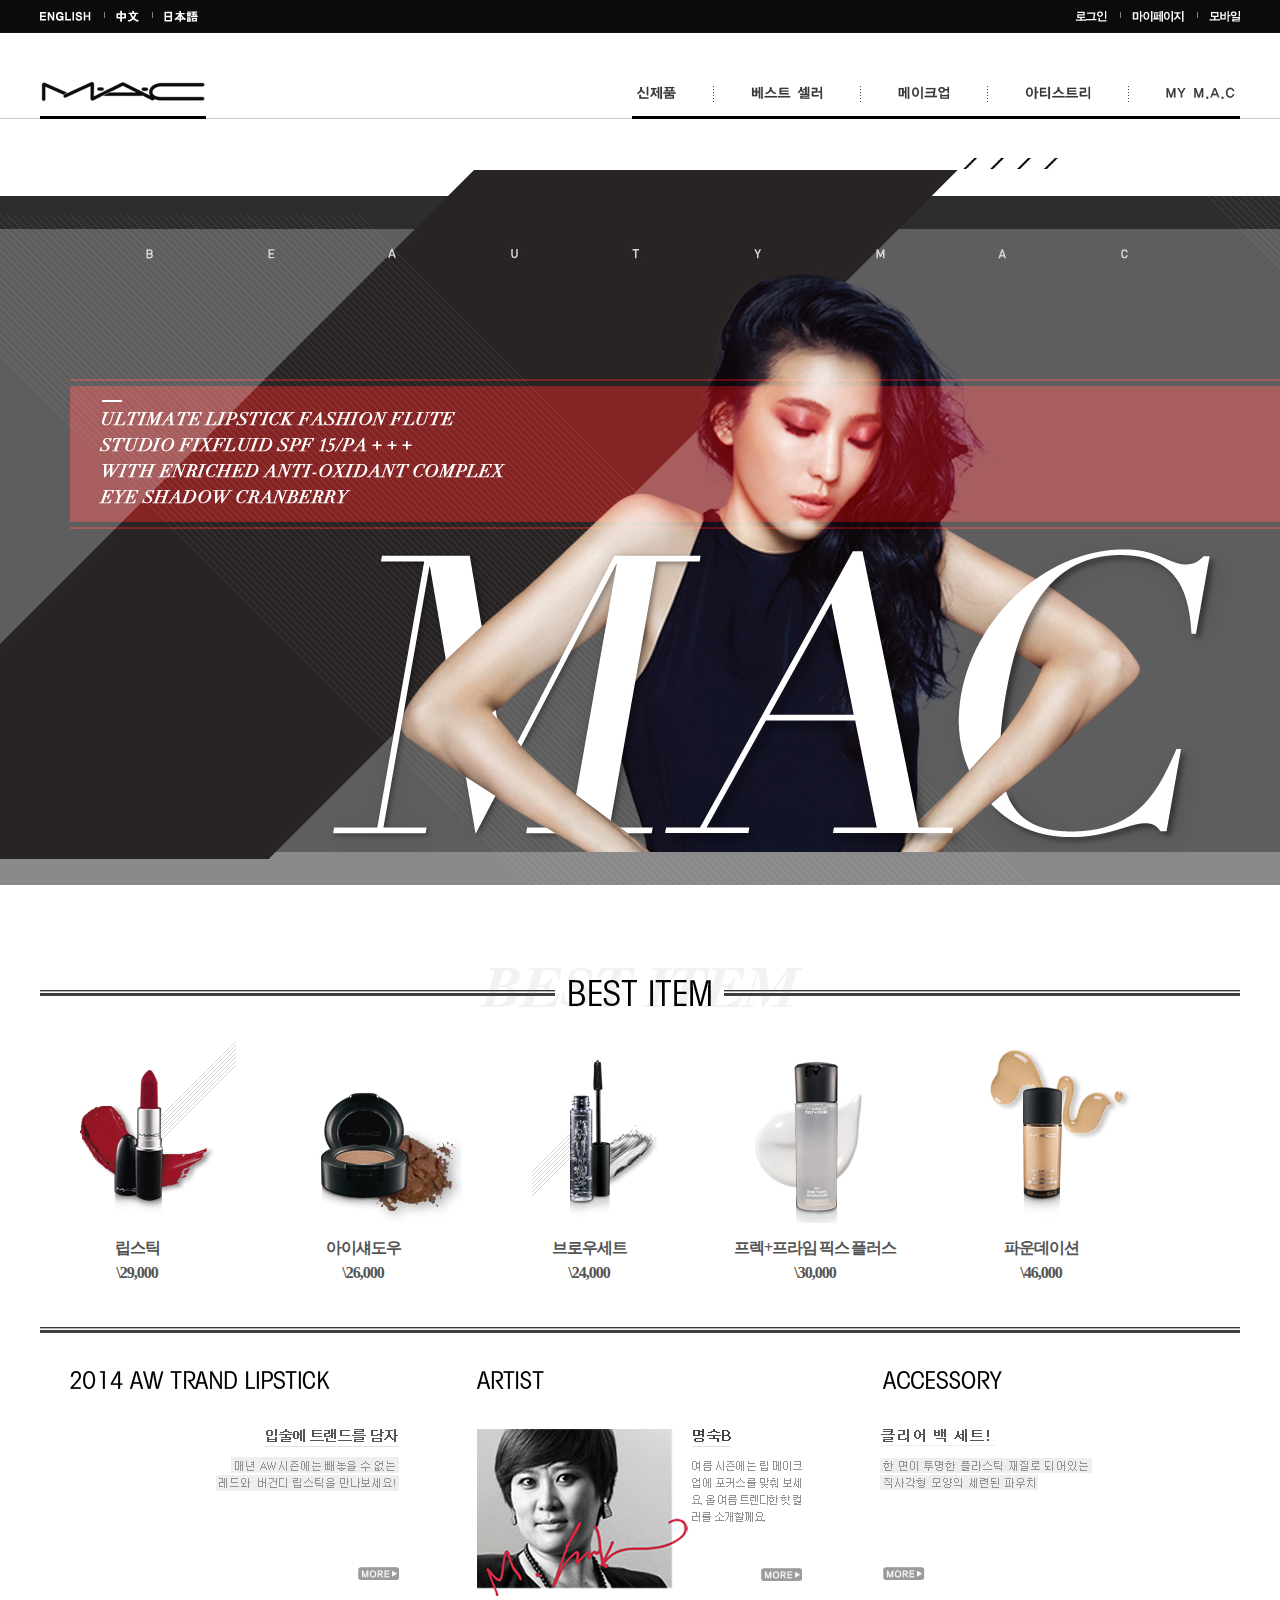
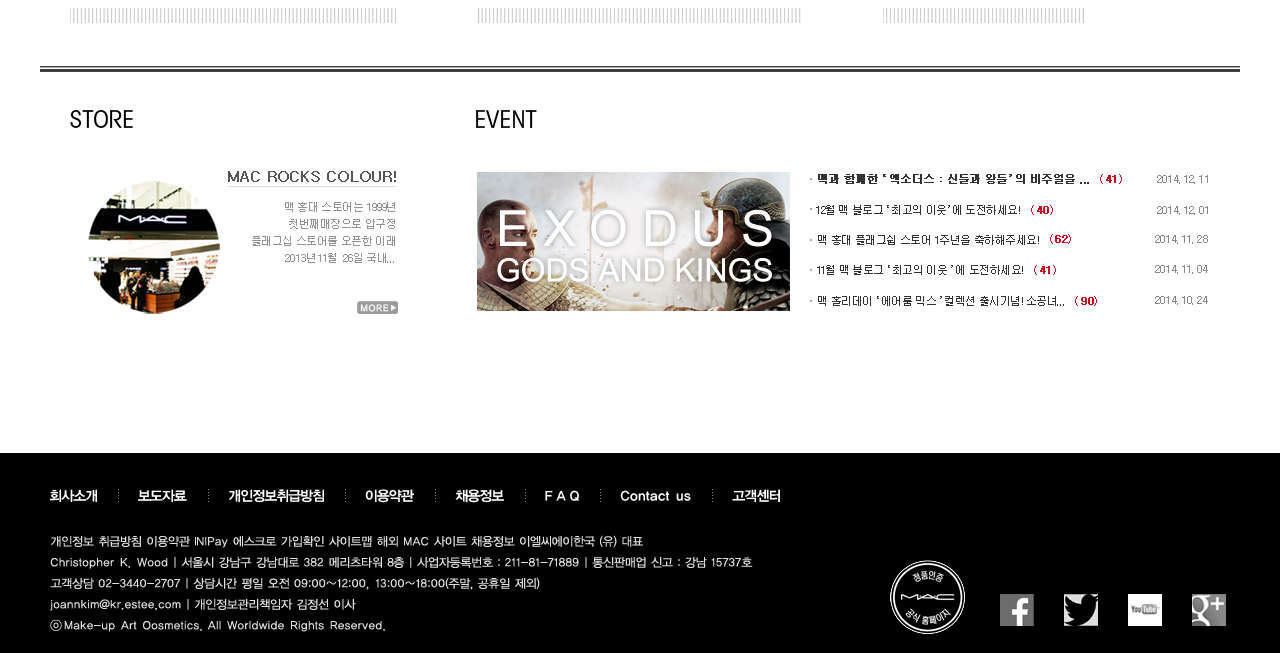
==== index.html @ 10aee1a3 "commit" ====
<!DOCTYPE html PUBLIC "-//W3C//DTD XHTML 1.0 Transitional//EN" "http://www.w3.org/TR/xhtml1/DTD/xhtml1-transitional.dtd">
<html xmlns="http://www.w3.org/1999/xhtml">
<head>
<meta http-equiv="Content-Type" content="text/html; charset=utf-8" />
<title>맥</title>
<link href="css/reset.css" rel="stylesheet" type="text/css" />
<link href="css/style.css" rel="stylesheet" type="text/css" />
</head>

<body>

<div class="header"><!-- header start -->
	
    <div class="inner_header">
    	<ul class="inner_link01">
			<li class="first"><a href="#"><img src="images/common/header/toplink01.gif" alt="영어" /></a></li>
			<li><a href="#"><img src="images/common/header/toplink02.gif" alt="중국어" /></a></li>
			<li><a href="#"><img src="images/common/header/toplink03.gif" alt="일본어" /></a></li>
		</ul>
		<ul class="inner_link02">
			<li class="first"><a href="#"><img src="images/common/header/toplink04.gif" alt="로그인" /></a></li>
			<li><a href="#"><img src="images/common/header/toplink05.gif" alt="마이페이지" /></a></li>
			<li><a href="#"><img src="images/common/header/toplink06.gif" alt="모바일" /></a></li>
		</ul>
        
        <div class="top_header">
            <h1><a href="#"><img src="images/common/header/logo.gif" alt="mac" /></a></h1>
            
            <ul class="top_menu">
                <li class="first"><a href="#"><img src="images/common/header/gnb_menu01.gif" alt="신제품" /></a></li>
                <li><a href="#"><img src="images/common/header/gnb_menu02.gif" alt="베스트셀러" /></a></li>
                <li><a href="#"><img src="images/common/header/gnb_menu03.gif" alt="메이크업" /></a></li>
                <li><a href="#"><img src="images/common/header/gnb_menu04.gif" alt="아티스트리" /></a></li>
                <li><a href="#"><img src="images/common/header/gnb_menu05.gif" alt="my mac" /></a></li>
            </ul>
        </div>
        
    </div>
    

    
</div><!-- header end -->



<div class="visual"><!-- visual start -->
	<div class="visual_bg"><a href="#"><img src="images/main/visual.jpg" /></a></div>
</div><!-- visual end -->



<div class="container"><!-- container start -->

	<div class="con_head01"></div>
    <div class="box"><!-- box start -->
    	<div>
        	<p><a href="#"><img src="images/main/main_img01.jpg" /></a></p>
            <p class="text01">립스틱<br />\29,000</p> 
        </div>
        
		<div>
        	<p><a href="#"><img src="images/main/main_img02.jpg" /></a></p>
            <p class="text01">아이섀도우<br />\26,000</p>
        </div>
        
		<div>
        	<p><a href="#"><img src="images/main/main_img03.jpg" /></a></p>
            <p class="text01">브로우세트<br />\24,000</p>
        </div>
        
    	<div>
        	<p><a href="#"><img src="images/main/main_img04.jpg" /></a></p>
            <p class="text01">프렉+프라임 픽스 플러스<br />\30,000</p>
        </div>
        
    	<div class="layout05">
        	<p><a href="#"><img src="images/main/main_img05.jpg" /></a></p>
            <p class="text01">파운데이션<br />\46,000</p>
        </div>
	</div><!-- box end -->
	
	<div class="con_head02"></div>
    
    <ul class="box01"><!-- box start -->
        <li class="end img01"><a href="#"><img src="images/main/box01.jpg" /></a></li>
        <li><a href="#"><img src="images/main/box02.jpg" /></a></li>
        <li class="img02"><a href="#"><img src="images/main/box03.jpg" /></a></li>
	</ul><!-- 3box end -->   
	
    <div class="con_head02"></div>
    
    <ul class="box02">
    	<li class="end"><a href="#"><img src="images/main/box04.jpg" /></a></li>
        <li><a href="#"><img src="images/main/box05.jpg" /></a></li>
    </ul>
    
    
</div>



<div class="footer"><!-- footer start -->
	<div class="inner_footer">
    	<ul class="footer_link">
        	<li class="first"><a href="#"><img src="images/common/footer/footer_link01.gif" alt="회사소개" /></a></li>
        	<li><a href="#"><img src="images/common/footer/footer_link02.gif" alt="보도자료" /></a></li>
        	<li><a href="#"><img src="images/common/footer/footer_link03.gif" alt="개인정보취급방침" /></a></li>
        	<li><a href="#"><img src="images/common/footer/footer_link04.gif" alt="이용약관" /></a></li>
            <li><a href="#"><img src="images/common/footer/footer_link05.gif" alt="채용정보" /></a></li>
            <li><a href="#"><img src="images/common/footer/footer_link06.gif" alt="FAQ" /></a></li>
            <li><a href="#"><img src="images/common/footer/footer_link07.gif" alt="Contact Us" /></a></li>
            <li><a href="#"><img src="images/common/footer/footer_link08.gif" alt="고객센터" /></a></li>
        </ul>
        
        <p><img src="images/common/footer/footer_copy01.gif" alt="개인정보 취급방침 이용약관 INIPay 에스크로 가입확인 사이트맵 해외 MAC 사이트 채용정보 이엘씨에이한국 (유) 대표" /></p>
        <p><img src="images/common/footer/footer_copy02.gif" alt="Christopher K. Wood, 서울시 강남구 강남대로 382 메리츠타워 8층, 사업자등록번호 : 211-81-71889, 통신판매업 신고 : 강남 15737호" /></p>
      	<p><img src="images/common/footer/footer_copy03.gif" alt="고객상담 02-3440-2707, 상담시간 평일 오전 09:00~12:00, 13:00~18:00(주말, 공휴일 제외)" /></p>
      	<p><img src="images/common/footer/footer_copy04.gif" alt="joannkim@kr.estee.com, 개인정보관리책임자 김정선 이사" /></p>
      	<p><img src="images/common/footer/footer_copy05.gif" alt="ⓞ Make-up Art Oosmetics. All Worldwide Rights Reserved." /></p>
        
    
    
		<div class="footer_mark"><img src="images/common/footer/footer_mark.gif" alt="정품인증 MAC 공식홈페이지" /></div>
    	<ul class="footer_sns">
    		<li><a href="#"><img src="images/common/footer/footer_sns01.gif" alt="페이스북" /></a></li>
       	 	<li><a href="#"><img src="images/common/footer/footer_sns02.gif" alt="트위터" /></a></li>
       	 	<li><a href="#"><img src="images/common/footer/footer_sns03.gif" alt="유투브" /></a></li>
        	<li><a href="#"><img src="images/common/footer/footer_sns04.gif" alt="구글" /></a></li>
    	</ul>
    </div>
</div><!-- footer end -->

</body>
</html>
---- css/style.css ----
@charset "utf-8";
/* CSS Document */




/* header */
.header{	
	background:url(../images/common/header/gnb_bg.gif);	
	margin-bottom:39px;
	height:119px;
}

.header .inner_header{
	 width:1200px;
	 margin:0 auto;
	 position:relative;
	 font-size:0;
}

.header .inner_header .inner_link01{
	height:23px;
	padding-top:10px;
}


.header .inner_header .inner_link01 li{
	float:left;
	background:url(../images/common/header/top_line.gif) no-repeat left 2px;
	padding-left:12px;
	margin-right:13px;
}
.header .inner_header .inner_link01 .first{
	padding-left:0;
	background:none;
}

.header .inner_header .inner_link02{
	position:absolute;
	right:0;
	top:10px;
}

.header .inner_header .inner_link02 li{
	float:left;
	background:url(../images/common/header/top_line.gif) no-repeat left 2px;
	padding-left:12px;
	margin-left:13px;
}

.header .inner_header .inner_link02 .first{
	padding-left:0;
	background:none;
}



.header .top_header{

}

.header h1{
	margin-top:48px;
	float:left;
	border-bottom:solid 3px #000;
}



.header .top_header .top_menu{
	padding-top:53px;
	margin-left:592px;
	height:30px;
	border-bottom:solid 3px #000;
}

.header .top_header .top_menu li{
	float:left;
	background:url(../images/common/header/gnb_line.gif) no-repeat left top;
	padding-left:34px;
	margin-left:33px;
}

.header .top_header .top_menu .first{
	padding-left:0;
	margin-left:0;
	background:none;
}






/* visual */
.visual{
	height:727px;
	position:relative;
	margin-bottom:83px;
	overflow:hidden;
}

.visual .visual_bg{
	position:absolute;
	left:50%;
	margin-left:-950px;
}











/* container */
.container{
	width:1200px;
	margin:0 auto;
	margin-bottom:90px;
}

.container .con_head01{
	background:url(../images/main/main_bg01.gif) no-repeat left top;
	height:39px;
	margin-bottom:34px;	
}

.container .box{
	height:253px;
	margin:0 auto;
	margin-bottom:33px;
}

.container .box > div{
	width:194px;
	height:254px;	
	float:left;
	margin-right:32px;
	text-align:center;
	color:#555;
	font-weight:bold;
	font-family:"Dotum";
	line-height:25px;
	letter-spacing:-1px;
	word-spacing:-1px;
}

.container .box .layout05{	
	margin-right:0;
}

.container .box .text01{
	margin-top:12px;
}





.container .con_head02{
	background:url(../images/main/main_bg02.gif) center top;
	height:6px;
	margin-bottom:38px;
}



.container .box01{
	position:relative;
	height:253px;
	margin-bottom:42px;
}

.container .box01 > li{
	float:left;
	padding-left:78px;
}

.container .box01 .end{
	padding-left:0;
	margin-left:30px;
}


.container .box01 .img01{
	background:url(../images/main/main_img06.png) no-repeat left top;
	z-index:10;
}

.container .box01 .img02{
	background:url(../images/main/main_img08.png) no-repeat right top;
	z-index:10;
}


.container .box02{
	position:relative;
	height:253px;
}

.container .box02 > li{
 	float:left;
	padding-left:78px;
}

.container .box02 .end{
	padding-left:0;
	margin-left:30px;
}




/* footer */
.footer{
	background:#000;
	height:200px;
}

.footer .inner_footer{
	width:1200px;
	height:200px;
	background:#000;
	margin:0 auto;
	font-size:0;
	
}

.footer .inner_footer .footer_link{
	padding-top:32px;	
	overflow:hidden;
}

.footer .inner_footer .footer_link > li{
	float:left;	
	background:url(../images/common/footer/footer_line.gif) no-repeat left top;
	padding-left:20px;
	margin-right:21px;
}

.footer .inner_footer .footer_link .first{
	background:none;
	padding-left:10px;
	margin-bottom:32px;	
}

.footer .inner_footer p{
	margin-bottom:8px;
	margin-left:10px;
}


.footer .inner_footer .footer_mark{
	margin-left:850px;
	margin-top:-80px;
}

.footer .inner_footer .footer_sns{
	margin-left:930px;
	margin-top:-40px;
}

.footer .inner_footer .footer_sns > li{
	float:left;
	margin-left:30px;
}
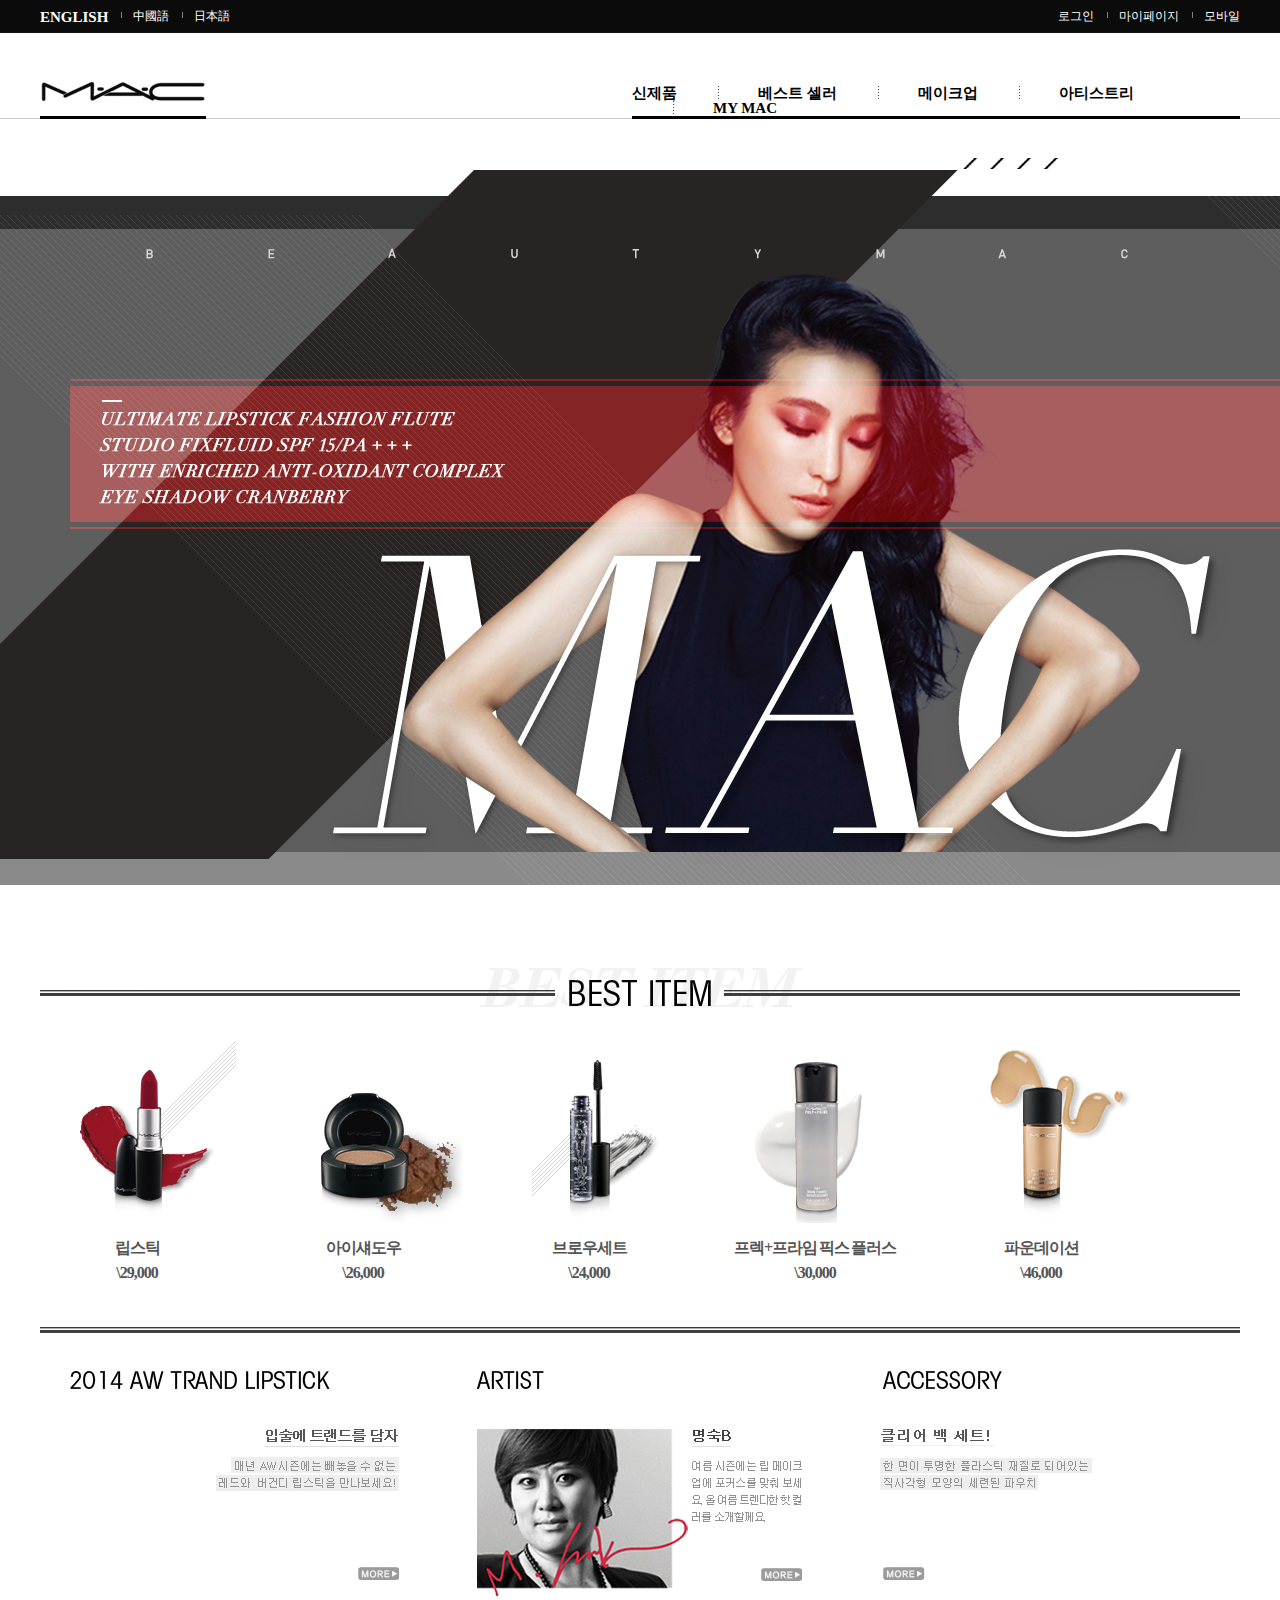
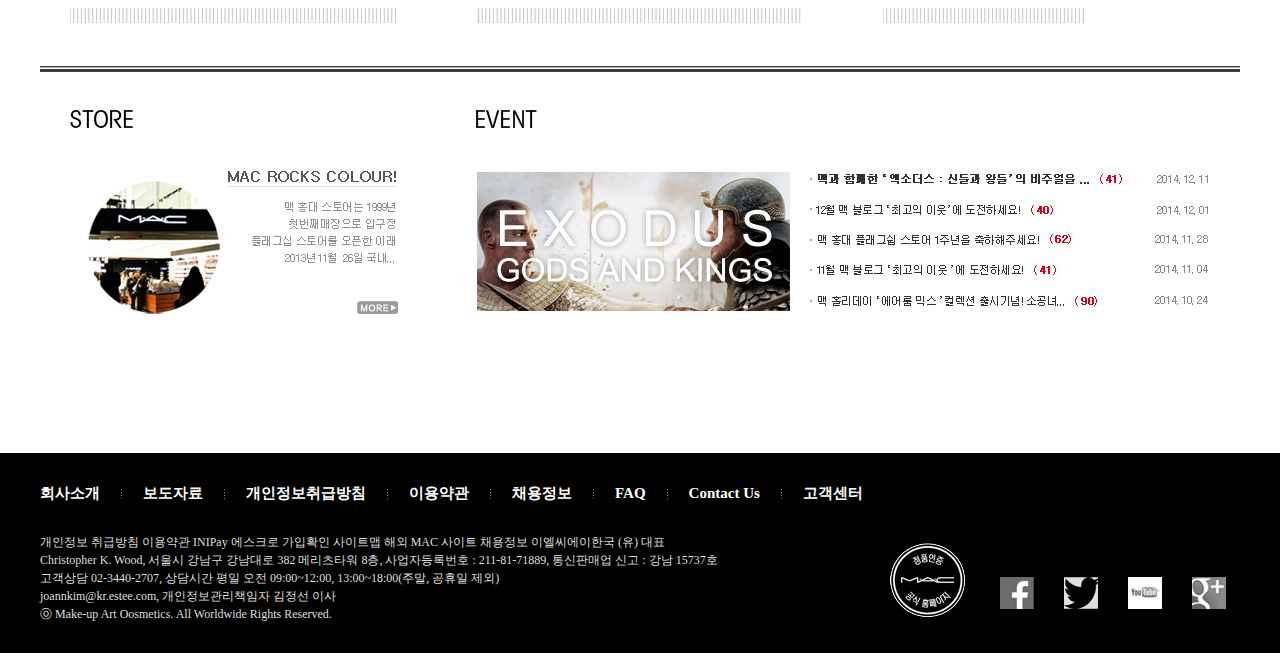
==== commit dbca494b: "sub" ====
--- a/index.html
+++ b/index.html
@@ -4,41 +4,35 @@
 <meta http-equiv="Content-Type" content="text/html; charset=utf-8" />
 <title>맥</title>
 <link href="css/reset.css" rel="stylesheet" type="text/css" />
+<link href="css/common.css" rel="stylesheet" type="text/css" />
 <link href="css/style.css" rel="stylesheet" type="text/css" />
 </head>
 
 <body>
 
 <div class="header"><!-- header start -->
-	
     <div class="inner_header">
     	<ul class="inner_link01">
-			<li class="first"><a href="#"><img src="images/common/header/toplink01.gif" alt="영어" /></a></li>
-			<li><a href="#"><img src="images/common/header/toplink02.gif" alt="중국어" /></a></li>
-			<li><a href="#"><img src="images/common/header/toplink03.gif" alt="일본어" /></a></li>
+			<li class="first"><a href="#">ENGLISH</a></li>
+			<li><a href="#">中國語</a></li>
+			<li><a href="#">日本語</a></li>
 		</ul>
 		<ul class="inner_link02">
-			<li class="first"><a href="#"><img src="images/common/header/toplink04.gif" alt="로그인" /></a></li>
-			<li><a href="#"><img src="images/common/header/toplink05.gif" alt="마이페이지" /></a></li>
-			<li><a href="#"><img src="images/common/header/toplink06.gif" alt="모바일" /></a></li>
+			<li class="first"><a href="#">로그인</a></li>
+			<li><a href="#">마이페이지</a></li>
+			<li><a href="#">모바일</a></li>
 		</ul>
-        
         <div class="top_header">
-            <h1><a href="#"><img src="images/common/header/logo.gif" alt="mac" /></a></h1>
-            
+            <h1><a href="index.html"><img src="images/common/header/logo.gif" alt="mac" /></a></h1>
             <ul class="top_menu">
-                <li class="first"><a href="#"><img src="images/common/header/gnb_menu01.gif" alt="신제품" /></a></li>
-                <li><a href="#"><img src="images/common/header/gnb_menu02.gif" alt="베스트셀러" /></a></li>
-                <li><a href="#"><img src="images/common/header/gnb_menu03.gif" alt="메이크업" /></a></li>
-                <li><a href="#"><img src="images/common/header/gnb_menu04.gif" alt="아티스트리" /></a></li>
-                <li><a href="#"><img src="images/common/header/gnb_menu05.gif" alt="my mac" /></a></li>
+                <li class="first"><a href="sub01.html">신제품</a></li>
+                <li><a href="#">베스트 셀러</a></li>
+                <li><a href="#">메이크업</a></li>
+                <li><a href="#">아티스트리</a></li>
+                <li><a href="#">MY MAC</li>
             </ul>
         </div>
-        
     </div>
-    
-
-    
 </div><!-- header end -->
 
 
@@ -102,21 +96,21 @@
 <div class="footer"><!-- footer start -->
 	<div class="inner_footer">
     	<ul class="footer_link">
-        	<li class="first"><a href="#"><img src="images/common/footer/footer_link01.gif" alt="회사소개" /></a></li>
-        	<li><a href="#"><img src="images/common/footer/footer_link02.gif" alt="보도자료" /></a></li>
-        	<li><a href="#"><img src="images/common/footer/footer_link03.gif" alt="개인정보취급방침" /></a></li>
-        	<li><a href="#"><img src="images/common/footer/footer_link04.gif" alt="이용약관" /></a></li>
-            <li><a href="#"><img src="images/common/footer/footer_link05.gif" alt="채용정보" /></a></li>
-            <li><a href="#"><img src="images/common/footer/footer_link06.gif" alt="FAQ" /></a></li>
-            <li><a href="#"><img src="images/common/footer/footer_link07.gif" alt="Contact Us" /></a></li>
-            <li><a href="#"><img src="images/common/footer/footer_link08.gif" alt="고객센터" /></a></li>
+        	<li class="first"><a href="#">회사소개</a></li>
+        	<li><a href="#">보도자료</a></li>
+        	<li><a href="#">개인정보취급방침</a></li>
+        	<li><a href="#">이용약관</a></li>
+            <li><a href="#">채용정보</a></li>
+            <li><a href="#">FAQ</a></li>
+            <li><a href="#">Contact Us</a></li>
+            <li><a href="#">고객센터</a></li>
         </ul>
         
-        <p><img src="images/common/footer/footer_copy01.gif" alt="개인정보 취급방침 이용약관 INIPay 에스크로 가입확인 사이트맵 해외 MAC 사이트 채용정보 이엘씨에이한국 (유) 대표" /></p>
-        <p><img src="images/common/footer/footer_copy02.gif" alt="Christopher K. Wood, 서울시 강남구 강남대로 382 메리츠타워 8층, 사업자등록번호 : 211-81-71889, 통신판매업 신고 : 강남 15737호" /></p>
-      	<p><img src="images/common/footer/footer_copy03.gif" alt="고객상담 02-3440-2707, 상담시간 평일 오전 09:00~12:00, 13:00~18:00(주말, 공휴일 제외)" /></p>
-      	<p><img src="images/common/footer/footer_copy04.gif" alt="joannkim@kr.estee.com, 개인정보관리책임자 김정선 이사" /></p>
-      	<p><img src="images/common/footer/footer_copy05.gif" alt="ⓞ Make-up Art Oosmetics. All Worldwide Rights Reserved." /></p>
+        <p>개인정보 취급방침 이용약관 INIPay 에스크로 가입확인 사이트맵 해외 MAC 사이트 채용정보 이엘씨에이한국 (유) 대표</br>
+        <p>Christopher K. Wood, 서울시 강남구 강남대로 382 메리츠타워 8층, 사업자등록번호 : 211-81-71889, 통신판매업 신고 : 강남 15737호</br>
+      	<p>고객상담 02-3440-2707, 상담시간 평일 오전 09:00~12:00, 13:00~18:00(주말, 공휴일 제외)</br>
+      	<p>joannkim@kr.estee.com, 개인정보관리책임자 김정선 이사</br>
+      	<p>ⓞ Make-up Art Oosmetics. All Worldwide Rights Reserved.</br>
         
     
     
--- a/css/common.css
+++ b/css/common.css
@@ -0,0 +1,111 @@
+@charset "utf-8";
+/* CSS Document */
+
+
+
+
+
+
+
+
+
+
+
+
+/* header */
+.header{background: url(../images/common/header/gnb_bg.gif); margin-bottom: 39px; height: 119px;}
+.header .inner_header{width: 1200px; margin: 0 auto; position: relative; font-size: 12px;}
+.header .inner_header .inner_link01{height:23px; padding-top:10px;}
+.header .inner_header .inner_link01 li{float:left; background:url(../images/common/header/top_line.gif) no-repeat left 2px; padding-left:12px; margin-right:13px;}
+.header .inner_header .inner_link01 .first{padding-left: 0; background: none; font-size: 15px; font-weight: 700;}
+.header .inner_header .inner_link01 li a {color: #fff;}
+
+.header .inner_header .inner_link02{position: absolute; right: 0; top: 10px;}
+.header .inner_header .inner_link02 li{float:left; background: url(../images/common/header/top_line.gif) no-repeat left 2px; padding-left: 12px; margin-left: 13px;}
+.header .inner_header .inner_link02 .first{padding-left: 0;background: none;}
+.header .inner_header .inner_link02 li a {color: #fff;}
+
+
+
+.header .top_header{}
+.header h1{margin-top: 48px; float: left; border-bottom: solid 3px #000;}
+.header .top_header .top_menu{padding-top: 53px; margin-left: 592px; height: 30px; border-bottom: solid 3px #000;}
+.header .top_header .top_menu li{float:left; background:url(../images/common/header/gnb_line.gif) no-repeat left top; padding-left: 40px; margin-left: 41px;}
+.header .top_header .top_menu .first{padding-left:0; margin-left:0; background:none;}
+.header .top_header .top_menu li a {color: #000; font-size: 15px; font-weight: 700;}
+.header .top_header .top_menu li a:hover {color: #c20a0a;}
+.header .top_header .top_menu li.on a {color: #c20a0a;}
+
+
+/* visual */
+.visual{height:727px; position:relative; margin-bottom:83px; overflow:hidden;}
+.visual .visual_bg{position:absolute; left:50%; margin-left:-950px;}
+
+
+/* container */
+.container{width:1200px; margin:0 auto; margin-bottom:90px;}
+.container .con_head01{background:url(../images/main/main_bg01.gif) no-repeat left top; height:39px; margin-bottom:34px;	}
+.container .box{height:253px; margin:0 auto; margin-bottom:33px;}
+.container .box > div{width:194px; height:254px; float:left; margin-right:32px; text-align:center; color:#555; font-weight:bold; font-family:"Dotum"; line-height:25px; 
+	letter-spacing:-1px; word-spacing:-1px;}
+
+.container .box .layout05{margin-right:0;}
+.container .box .text01{margin-top:12px;}
+
+
+
+
+
+.container .con_head02{background:url(../images/main/main_bg02.gif) center top; height:6px; margin-bottom:38px;}
+
+
+.container .box01{position:relative; height:253px; margin-bottom:42px;}
+.container .box01 > li{float:left; padding-left:78px;}
+.container .box01 .end{padding-left:0; margin-left:30px;}
+.container .box01 .img01{background:url(../images/main/main_img06.png) no-repeat left top; z-index:10;}
+.container .box01 .img02{background:url(../images/main/main_img08.png) no-repeat right top; z-index:10;}
+
+.container .box02{position:relative; height:253px;}
+.container .box02 > li{float:left; padding-left:78px;}
+.container .box02 .end{padding-left:0; margin-left:30px;}
+
+
+/* footer */
+.footer{background:#000; height:200px;}
+.footer .inner_footer{width:1200px; height:200px; background:#000; margin:0 auto; color: #fff;}
+.footer .inner_footer .footer_link{padding-top:32px; overflow:hidden; margin-bottom: 32px;}
+.footer .inner_footer .footer_link > li{float:left;	background:url(../images/common/footer/footer_line.gif) no-repeat left top; margin-right:21px; padding-left: 22px;}
+.footer .inner_footer .footer_link .first{background:none; padding-left: 0;}
+.footer .inner_footer .footer_link li a {color: #fff; font-size: 15px; font-weight: 700;}
+.footer .inner_footer p {color: #dfdfdf; font-size: 12px; line-height: 18px;}
+.footer .inner_footer .footer_mark{margin-left:850px; margin-top:-80px;}
+.footer .inner_footer .footer_sns{margin-left:930px; margin-top:-40px;}
+.footer .inner_footer .footer_sns > li{float:left; margin-left:30px;}
+
+
+
+
+
+
+
+
+
+
+
+
+
+
+
+
+
+
+
+
+
+
+
+
+
+
+
+/**/--- a/css/style.css
+++ b/css/style.css
@@ -2,109 +2,39 @@
 /* CSS Document */
 
 
+.sub_container{width:1200px; margin:0 auto;	}
+.sub_container .bg_img{background:url(../images/common/sub_bgimg.jpg) no-repeat right top; height:12px; padding-bottom:42px; cursor: auto;}
 
-
-/* header */
-.header{	
-	background:url(../images/common/header/gnb_bg.gif);	
-	margin-bottom:39px;
-	height:119px;
-}
-
-.header .inner_header{
-	 width:1200px;
-	 margin:0 auto;
-	 position:relative;
-	 font-size:0;
-}
-
-.header .inner_header .inner_link01{
-	height:23px;
-	padding-top:10px;
-}
-
-
-.header .inner_header .inner_link01 li{
-	float:left;
-	background:url(../images/common/header/top_line.gif) no-repeat left 2px;
-	padding-left:12px;
-	margin-right:13px;
-}
-.header .inner_header .inner_link01 .first{
-	padding-left:0;
-	background:none;
-}
-
-.header .inner_header .inner_link02{
-	position:absolute;
-	right:0;
-	top:10px;
-}
-
-.header .inner_header .inner_link02 li{
-	float:left;
-	background:url(../images/common/header/top_line.gif) no-repeat left 2px;
-	padding-left:12px;
-	margin-left:13px;
-}
-
-.header .inner_header .inner_link02 .first{
-	padding-left:0;
-	background:none;
-}
-
-
-
-.header .top_header{
-
-}
-
-.header h1{
-	margin-top:48px;
-	float:left;
-	border-bottom:solid 3px #000;
-}
-
-
-
-.header .top_header .top_menu{
-	padding-top:53px;
-	margin-left:592px;
-	height:30px;
-	border-bottom:solid 3px #000;
-}
-
-.header .top_header .top_menu li{
-	float:left;
-	background:url(../images/common/header/gnb_line.gif) no-repeat left top;
-	padding-left:34px;
-	margin-left:33px;
-}
-
-.header .top_header .top_menu .first{
-	padding-left:0;
-	margin-left:0;
-	background:none;
-}
+.sub_container .location{text-align:right; font-size:0; padding-bottom:11px;}
+.sub_container .location li{display:inline-block; font-size:12px; background:url(../images/common/sub_next.jpg) no-repeat left top 1px; padding-left:12px; margin-left:8px;}
+.sub_container .location li.first {background: none;}
+.sub_container .sub_header{background:url(../images/sub01/sub_header.jpg) no-repeat left top; height:97px; margin-bottom:47px;}
 
 
 
 
 
 
-/* visual */
-.visual{
-	height:727px;
-	position:relative;
-	margin-bottom:83px;
-	overflow:hidden;
-}
+.wrap .section {overflow: hidden; border-top: 2px solid #737373;}
+.wrap .section div {float: left; width: 239px; border-right: 1px solid #cdcdcd;}
+.wrap .section .content {position: relative; height: 372px;}
+.wrap .section .content .img {margin-top: 25px; text-align: center;}
+.wrap .section .content .text {margin-top: 15px; text-align: center;}
+.wrap .section .content .text h4 {font-size: 15px; font-weight: 700;}
+.wrap .section .content .text p {font-size: 12px; margin-top: 8px; margin-bottom: 15px;}
+.wrap .section .content .text h5 {background-color: #000; color: #fff; display: inline; font-size: 15px; padding: 5px 15px; cursor: pointer;}
+.wrap .section .content .text h5:hover {background: #fff; color: #474747; border: 2px solid;}
+.wrap .section .content .more {position: absolute; right: 0; background-color: #000; width: 30px; cursor: pointer;}
+.wrap .section.borderd {border-bottom: 2px solid #737373;}
 
-.visual .visual_bg{
-	position:absolute;
-	left:50%;
-	margin-left:-950px;
-}
+
+
+
+
+
+.wrap .page {text-align: center; overflow: hidden; margin-top: 30px; margin-bottom: 30px;}
+.wrap .page button {width: 40px; height: 40px; font-size: 12px; font-weight: 700; border: 1px solid #b4b4b4; color: #b4b4b4; line-height: 40px; margin: 0 8px; cursor: pointer;}
+.wrap .page .on {background-color: #b4b4b4; color: #fff;}
 
 
 
@@ -113,158 +43,4 @@
 
 
 
-
-
-
-/* container */
-.container{
-	width:1200px;
-	margin:0 auto;
-	margin-bottom:90px;
-}
-
-.container .con_head01{
-	background:url(../images/main/main_bg01.gif) no-repeat left top;
-	height:39px;
-	margin-bottom:34px;	
-}
-
-.container .box{
-	height:253px;
-	margin:0 auto;
-	margin-bottom:33px;
-}
-
-.container .box > div{
-	width:194px;
-	height:254px;	
-	float:left;
-	margin-right:32px;
-	text-align:center;
-	color:#555;
-	font-weight:bold;
-	font-family:"Dotum";
-	line-height:25px;
-	letter-spacing:-1px;
-	word-spacing:-1px;
-}
-
-.container .box .layout05{	
-	margin-right:0;
-}
-
-.container .box .text01{
-	margin-top:12px;
-}
-
-
-
-
-
-.container .con_head02{
-	background:url(../images/main/main_bg02.gif) center top;
-	height:6px;
-	margin-bottom:38px;
-}
-
-
-
-.container .box01{
-	position:relative;
-	height:253px;
-	margin-bottom:42px;
-}
-
-.container .box01 > li{
-	float:left;
-	padding-left:78px;
-}
-
-.container .box01 .end{
-	padding-left:0;
-	margin-left:30px;
-}
-
-
-.container .box01 .img01{
-	background:url(../images/main/main_img06.png) no-repeat left top;
-	z-index:10;
-}
-
-.container .box01 .img02{
-	background:url(../images/main/main_img08.png) no-repeat right top;
-	z-index:10;
-}
-
-
-.container .box02{
-	position:relative;
-	height:253px;
-}
-
-.container .box02 > li{
- 	float:left;
-	padding-left:78px;
-}
-
-.container .box02 .end{
-	padding-left:0;
-	margin-left:30px;
-}
-
-
-
-
-/* footer */
-.footer{
-	background:#000;
-	height:200px;
-}
-
-.footer .inner_footer{
-	width:1200px;
-	height:200px;
-	background:#000;
-	margin:0 auto;
-	font-size:0;
-	
-}
-
-.footer .inner_footer .footer_link{
-	padding-top:32px;	
-	overflow:hidden;
-}
-
-.footer .inner_footer .footer_link > li{
-	float:left;	
-	background:url(../images/common/footer/footer_line.gif) no-repeat left top;
-	padding-left:20px;
-	margin-right:21px;
-}
-
-.footer .inner_footer .footer_link .first{
-	background:none;
-	padding-left:10px;
-	margin-bottom:32px;	
-}
-
-.footer .inner_footer p{
-	margin-bottom:8px;
-	margin-left:10px;
-}
-
-
-.footer .inner_footer .footer_mark{
-	margin-left:850px;
-	margin-top:-80px;
-}
-
-.footer .inner_footer .footer_sns{
-	margin-left:930px;
-	margin-top:-40px;
-}
-
-.footer .inner_footer .footer_sns > li{
-	float:left;
-	margin-left:30px;
-}+/**/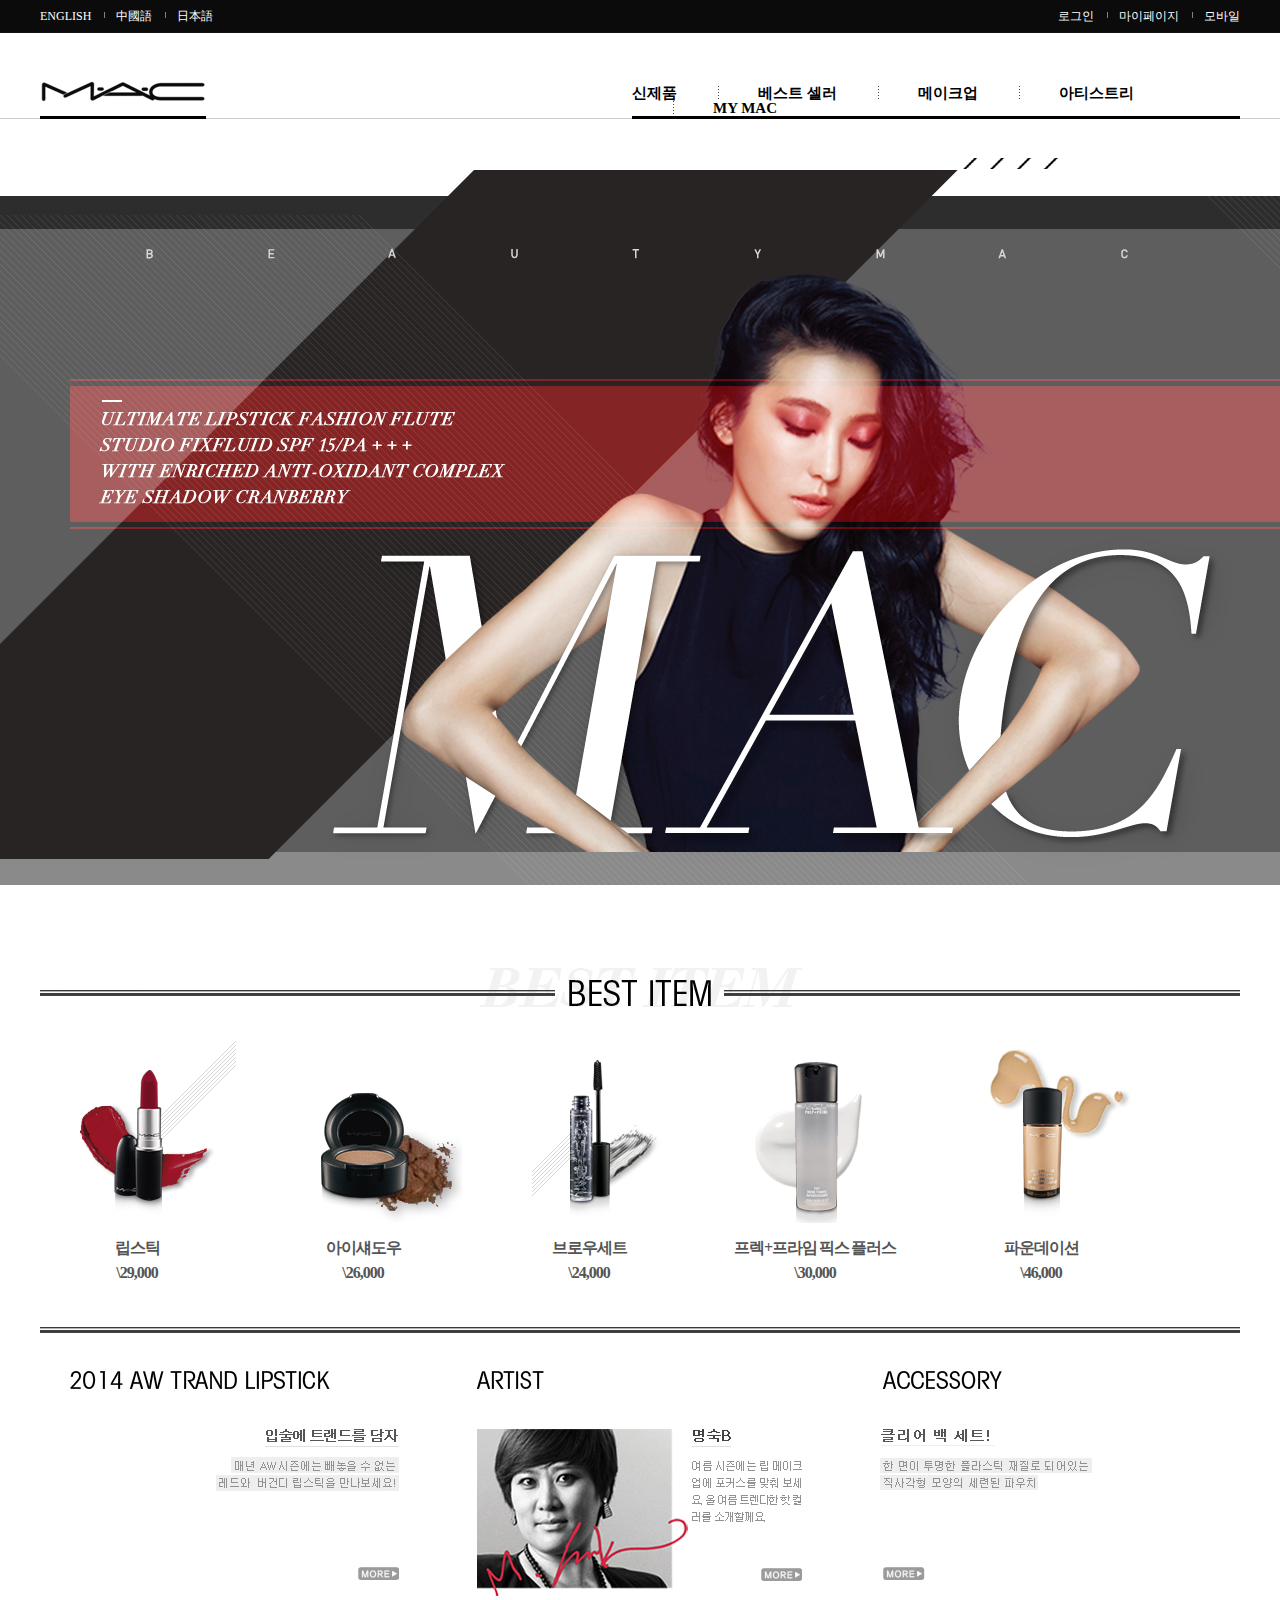
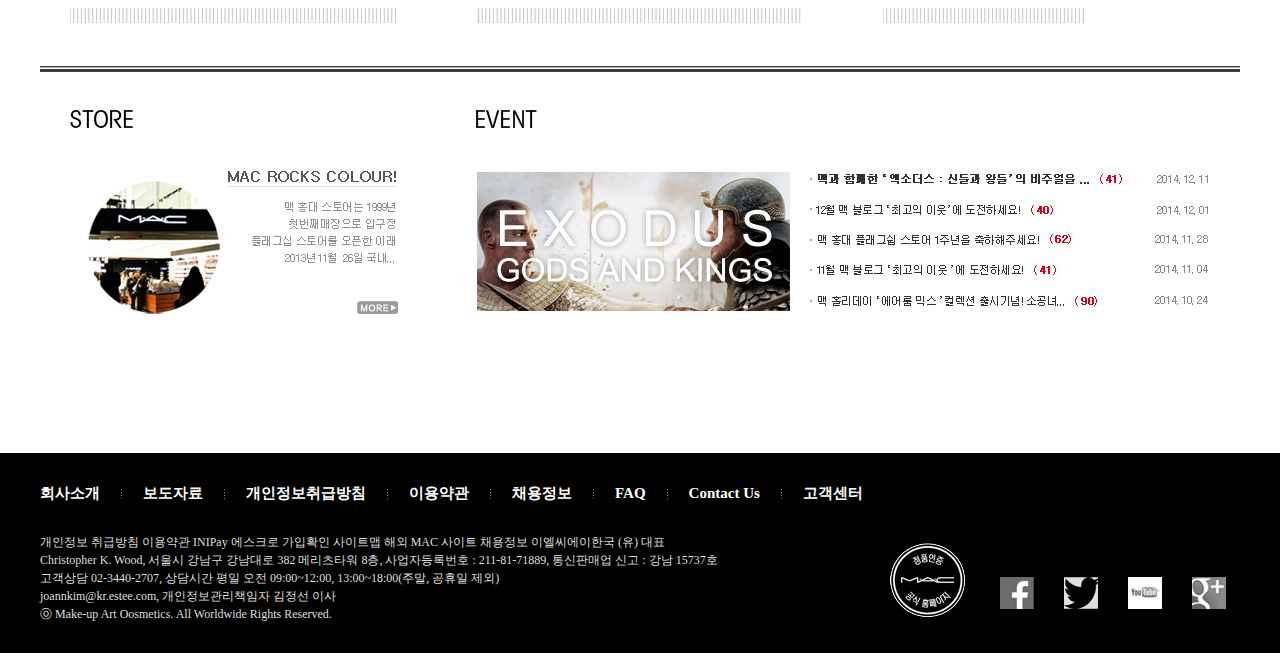
==== commit 45ba59ba: "sub commit" ====
--- a/index.html
+++ b/index.html
@@ -26,10 +26,10 @@
             <h1><a href="index.html"><img src="images/common/header/logo.gif" alt="mac" /></a></h1>
             <ul class="top_menu">
                 <li class="first"><a href="sub01.html">신제품</a></li>
-                <li><a href="#">베스트 셀러</a></li>
-                <li><a href="#">메이크업</a></li>
-                <li><a href="#">아티스트리</a></li>
-                <li><a href="#">MY MAC</li>
+                <li><a href="sub02.html">베스트 셀러</a></li>
+                <li><a href="sub03.html">메이크업</a></li>
+                <li><a href="sub04.html">아티스트리</a></li>
+                <li><a href="sub05.html">MY MAC</li>
             </ul>
         </div>
     </div>
@@ -38,7 +38,11 @@
 
 
 <div class="visual"><!-- visual start -->
-	<div class="visual_bg"><a href="#"><img src="images/main/visual.jpg" /></a></div>
+	<div class="visual_bg">
+		<a href="sub01.html">
+			<img src="images/main/visual.jpg" />
+		</a>
+	</div>
 </div><!-- visual end -->
 
 
--- a/css/common.css
+++ b/css/common.css
@@ -2,7 +2,12 @@
 /* CSS Document */
 
 
-
+/* DemiLight */
+@font-face {
+    font-family: 'WalbaumLTRoman';
+    font-style: normal;
+    src: url("../fonts/Walbaum_LT_Roman.ttf") format("truetype");
+}
 
 
 
@@ -17,7 +22,7 @@
 .header .inner_header{width: 1200px; margin: 0 auto; position: relative; font-size: 12px;}
 .header .inner_header .inner_link01{height:23px; padding-top:10px;}
 .header .inner_header .inner_link01 li{float:left; background:url(../images/common/header/top_line.gif) no-repeat left 2px; padding-left:12px; margin-right:13px;}
-.header .inner_header .inner_link01 .first{padding-left: 0; background: none; font-size: 15px; font-weight: 700;}
+.header .inner_header .inner_link01 .first{padding-left: 0; background: none;}
 .header .inner_header .inner_link01 li a {color: #fff;}
 
 .header .inner_header .inner_link02{position: absolute; right: 0; top: 10px;}
--- a/css/style.css
+++ b/css/style.css
@@ -8,33 +8,98 @@
 .sub_container .location{text-align:right; font-size:0; padding-bottom:11px;}
 .sub_container .location li{display:inline-block; font-size:12px; background:url(../images/common/sub_next.jpg) no-repeat left top 1px; padding-left:12px; margin-left:8px;}
 .sub_container .location li.first {background: none;}
-.sub_container .sub_header{background:url(../images/sub01/sub_header.jpg) no-repeat left top; height:97px; margin-bottom:47px;}
+.sub_container .sub_header{height:97px; margin-bottom:47px;}
+
+
+
+
+
+/* sub01, sub02 */
+.wrap .section {overflow: hidden; border-top: 2px solid #737373;}
+.wrap .section div {float: left; width: 239px; border-right: 1px solid #cdcdcd;}
+.wrap .section .content {position: relative; height: 372px;}
+.wrap .section .content .img {margin-top: 25px; text-align: center; cursor: pointer;}
+.wrap .section .content .text {text-align: center;}
+.wrap .section .content .text h3 {font-family: WalbaumLTRoman; font-style: italic; font-size: 13px; font-weight: bold; color: #434343; margin-bottom: 10px;}
+.wrap .section .content .text img {margin-bottom: 10px;}
+.wrap .section .content .text h4 {font-size: 15px; font-weight: 700;}
+.wrap .section .content .text p {font-size: 12px; margin-top: 8px; margin-bottom: 15px;}
+.wrap .section .content .text h5 {background-color: #000; color: #fff; display: inline; font-size: 15px; padding: 5px 15px; cursor: pointer;}
+.wrap .section .content .text h5:hover {background: #fff; color: #474747; border: 2px solid;}
+.wrap .section .content .more {position: absolute; right: 0; background-color: #000; width: 30px; cursor: pointer;}
+.wrap .last {border-bottom: 2px solid #737373;}
+/* sub01, sub02*/
+
+
+
+/* sub03 */
+.wrap_makeup {overflow: hidden;}
+.wrap_left {width: 200px; float: left; border-top: 2px solid #737373; border-bottom: 1px solid #737373;}
+.wrap_left ul li {height: 45px; line-height: 45px; padding-left: 10px;}
+.wrap_left ul li.on {font-weight: bold;}
+
+
+
+.wrap_right {float: right;}
+.wrap_right .section {overflow: hidden; border-top: 1px solid #737373;}
+.wrap_right .section .content {position: relative; height: 393px; width: 239px; border-right: 1px solid #737373;}
+.wrap_right .section .first {border-left: 1px solid #737373;} 
+.wrap_right .section div {float: left; width: 100%;}
+
+.wrap_right .section .content .img {margin-top: 25px; text-align: center; cursor: pointer;}
+.wrap_right .section .content .text {text-align: center; background-color: #e0e0e0; padding-bottom: 25px; padding-top: 15px;}
+.wrap_right .section .content .text h3 {font-family: WalbaumLTRoman; font-style: italic; font-size: 13px; font-weight: bold; color: #434343; margin-bottom: 10px;}
+.wrap_right .section .content .text img {margin-bottom: 10px;}
+.wrap_right .section .content .text h4 {font-size: 15px; font-weight: 700;}
+.wrap_right .section .content .text p {font-size: 12px; margin-top: 8px; margin-bottom: 15px;}
+.wrap_right .section .content .text h5 {background-color: #000; color: #fff; display: inline; font-size: 15px; padding: 5px 15px; cursor: pointer;}
+.wrap_right .section .content .text h5:hover {background: #fff; color: #474747; border: 2px solid;}
+.wrap_right .section .content .more {position: absolute; right: 0; background-color: #000; width: 30px; cursor: pointer;}
+
+.wrap_right .section .content_2x {position: relative; height: 393px; width: 479px; border-right: 1px solid #737373;}
+.wrap_right .section .content_2x .img {margin-top: 25px; text-align: center; cursor: pointer;}
+.wrap_right .section .content_2x .text {text-align: center; background-color: #e0e0e0; padding-bottom: 25px; padding-top: 15px;}
+.wrap_right .section .content_2x .text h3 {font-family: WalbaumLTRoman; font-style: italic; font-size: 13px; font-weight: bold; color: #434343; margin-bottom: 10px;}
+.wrap_right .section .content_2x .text img {margin-bottom: 10px;}
+.wrap_right .section .content_2x .text h4 {font-size: 15px; font-weight: 700;}
+.wrap_right .section .content_2x .text p {font-size: 12px; margin-top: 8px; margin-bottom: 15px;}
+.wrap_right .section .content_2x .text h5 {background-color: #000; color: #fff; display: inline; font-size: 15px; padding: 5px 15px; cursor: pointer;}
+.wrap_right .section .content_2x .text h5:hover {background: #fff; color: #474747; border: 2px solid;}
+.wrap_right .section .content_2x .more {position: absolute; right: 0; background-color: #000; width: 30px; cursor: pointer;}
+
+
+
+.wrap_right .last {border-bottom: 1px solid #737373;}
 
 
 
 
 
 
-.wrap .section {overflow: hidden; border-top: 2px solid #737373;}
-.wrap .section div {float: left; width: 239px; border-right: 1px solid #cdcdcd;}
-.wrap .section .content {position: relative; height: 372px;}
-.wrap .section .content .img {margin-top: 25px; text-align: center;}
-.wrap .section .content .text {margin-top: 15px; text-align: center;}
-.wrap .section .content .text h4 {font-size: 15px; font-weight: 700;}
-.wrap .section .content .text p {font-size: 12px; margin-top: 8px; margin-bottom: 15px;}
-.wrap .section .content .text h5 {background-color: #000; color: #fff; display: inline; font-size: 15px; padding: 5px 15px; cursor: pointer;}
-.wrap .section .content .text h5:hover {background: #fff; color: #474747; border: 2px solid;}
-.wrap .section .content .more {position: absolute; right: 0; background-color: #000; width: 30px; cursor: pointer;}
-.wrap .section.borderd {border-bottom: 2px solid #737373;}
+/* sub03 */
+
+
+
+/* page */
+.wrap .page {text-align: center; overflow: hidden; margin-top: 30px; margin-bottom: 30px;}
+.wrap .page button {width: 40px; height: 40px; font-size: 12px; font-weight: 700; border: 1px solid #b4b4b4; color: #b4b4b4; line-height: 40px; margin: 0 8px; cursor: pointer;}
+.wrap .page .on {background-color: #b4b4b4; color: #fff;}
+
+.wrap_right .page {text-align: center; overflow: hidden; margin-top: 30px; margin-bottom: 30px;}
+.wrap_right .page button {width: 40px; height: 40px; font-size: 12px; font-weight: 700; border: 1px solid #b4b4b4; color: #b4b4b4; line-height: 40px; margin: 0 8px; cursor: pointer;}
+.wrap_right .page .on {background-color: #b4b4b4; color: #fff;}
+
+/* page */
 
 
 
 
 
 
-.wrap .page {text-align: center; overflow: hidden; margin-top: 30px; margin-bottom: 30px;}
-.wrap .page button {width: 40px; height: 40px; font-size: 12px; font-weight: 700; border: 1px solid #b4b4b4; color: #b4b4b4; line-height: 40px; margin: 0 8px; cursor: pointer;}
-.wrap .page .on {background-color: #b4b4b4; color: #fff;}
+
+
+
+
 
 
 
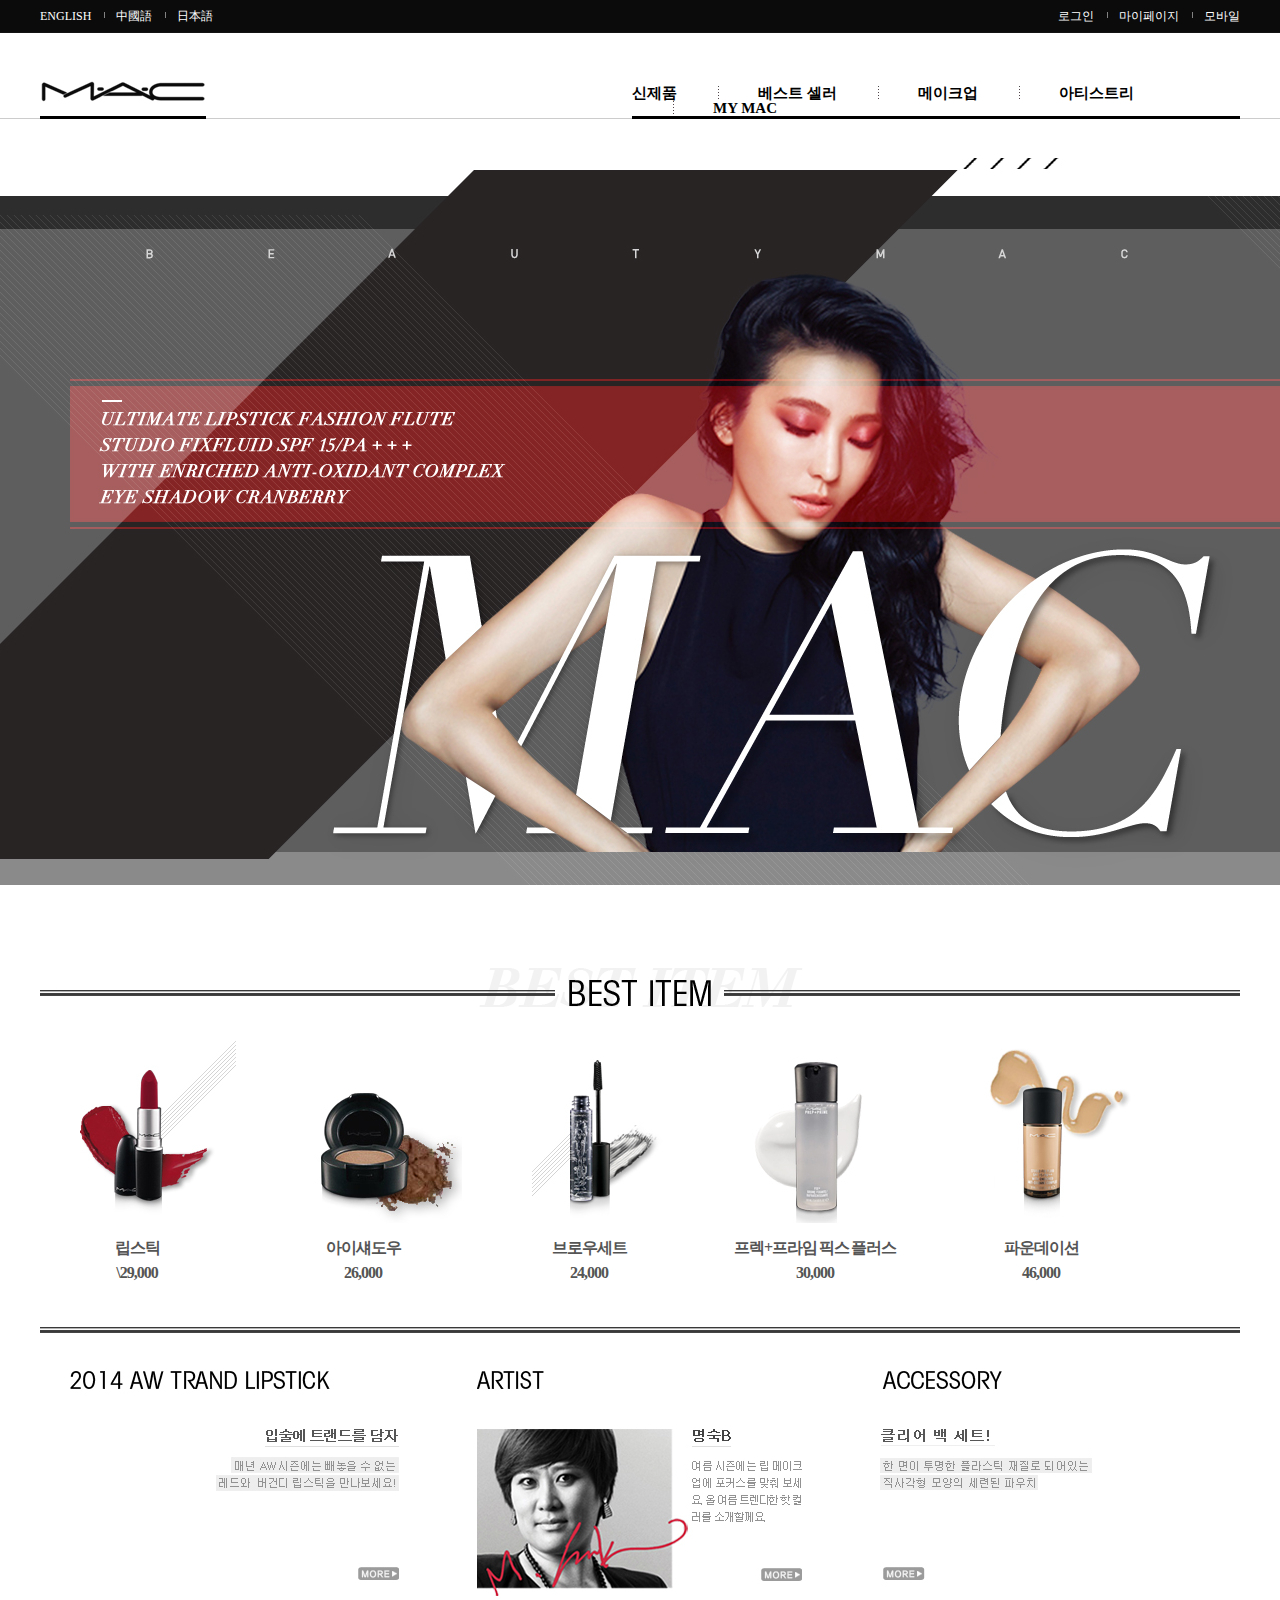
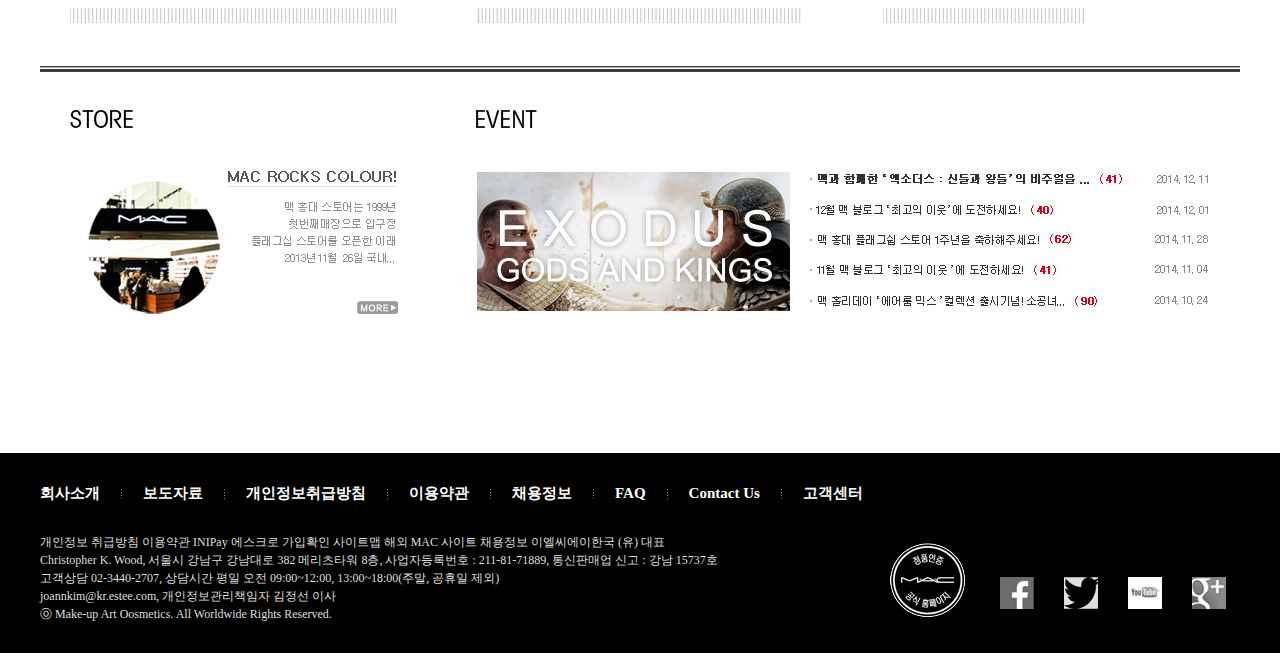
==== commit ec812493: "commit" ====
--- a/index.html
+++ b/index.html
@@ -58,22 +58,22 @@
         
 		<div>
         	<p><a href="#"><img src="images/main/main_img02.jpg" /></a></p>
-            <p class="text01">아이섀도우<br />\26,000</p>
+            <p class="text01">아이섀도우<br />26,000</p>
         </div>
         
 		<div>
         	<p><a href="#"><img src="images/main/main_img03.jpg" /></a></p>
-            <p class="text01">브로우세트<br />\24,000</p>
+            <p class="text01">브로우세트<br />24,000</p>
         </div>
         
     	<div>
         	<p><a href="#"><img src="images/main/main_img04.jpg" /></a></p>
-            <p class="text01">프렉+프라임 픽스 플러스<br />\30,000</p>
+            <p class="text01">프렉+프라임 픽스 플러스<br />30,000</p>
         </div>
         
     	<div class="layout05">
         	<p><a href="#"><img src="images/main/main_img05.jpg" /></a></p>
-            <p class="text01">파운데이션<br />\46,000</p>
+            <p class="text01">파운데이션<br />46,000</p>
         </div>
 	</div><!-- box end -->
 	
--- a/css/common.css
+++ b/css/common.css
@@ -10,7 +10,7 @@
 }
 
 
-
+.mt25{margin-top: 25px;}
 
 
 
--- a/css/style.css
+++ b/css/style.css
@@ -34,15 +34,27 @@
 
 /* sub03 */
 .wrap_makeup {overflow: hidden;}
-.wrap_left {width: 200px; float: left; border-top: 2px solid #737373; border-bottom: 1px solid #737373;}
-.wrap_left ul li {height: 45px; line-height: 45px; padding-left: 10px;}
-.wrap_left ul li.on {font-weight: bold;}
+.wrap_left {width: 200px; float: left; }
 
+.wrap_left .sidebar_head {overflow: hidden; margin-bottom: 10px; padding: 0 10px;}
+.wrap_left .sidebar_head p {float: left; font-size: 15px; line-height: 15px; color: #595959; font-weight: bold; }
+.wrap_left .sidebar_head img {float: right;}
+
+.wrap_left .sidebar_menu {border-top: 2px solid #737373; border-bottom: 1px solid #737373;}
+.wrap_left .sidebar_menu li > a {display: block; height: 45px; line-height: 45px; padding-left: 10px;}
+.wrap_left .sidebar_menu > li.active > a {font-weight: bold;}
+
+.wrap_left .sidebar_menu li .sidebar_submenu {}
+.wrap_left .sidebar_menu li .sidebar_submenu li a {display: block; height: 30px; line-height: 30px; padding-left: 30px; font-size: 12px;}
+.wrap_left .sidebar_menu li .sidebar_submenu .on {background: #000;}
+.wrap_left .sidebar_menu li .sidebar_submenu .on a {color: #e50808;}
+.wrap_left .sidebar_menu li .sidebar_submenu li:hover {background: #000;}
+.wrap_left .sidebar_menu li .sidebar_submenu li a:hover {color: #e50808;}
 
 
 .wrap_right {float: right;}
-.wrap_right .section {overflow: hidden; border-top: 1px solid #737373;}
-.wrap_right .section .content {position: relative; height: 393px; width: 239px; border-right: 1px solid #737373;}
+.wrap_right .section {overflow: hidden;}
+.wrap_right .section .content {position: relative; height: 393px; width: 239px; border-top: 1px solid #737373; border-right: 1px solid #737373;}
 .wrap_right .section .first {border-left: 1px solid #737373;} 
 .wrap_right .section div {float: left; width: 100%;}
 
@@ -56,7 +68,7 @@
 .wrap_right .section .content .text h5:hover {background: #fff; color: #474747; border: 2px solid;}
 .wrap_right .section .content .more {position: absolute; right: 0; background-color: #000; width: 30px; cursor: pointer;}
 
-.wrap_right .section .content_2x {position: relative; height: 393px; width: 479px; border-right: 1px solid #737373;}
+.wrap_right .section .content_2x {position: relative; height: 393px; width: 479px; border-top: 1px solid #737373; border-right: 1px solid #737373;}
 .wrap_right .section .content_2x .img {margin-top: 25px; text-align: center; cursor: pointer;}
 .wrap_right .section .content_2x .text {text-align: center; background-color: #e0e0e0; padding-bottom: 25px; padding-top: 15px;}
 .wrap_right .section .content_2x .text h3 {font-family: WalbaumLTRoman; font-style: italic; font-size: 13px; font-weight: bold; color: #434343; margin-bottom: 10px;}
@@ -67,16 +79,84 @@
 .wrap_right .section .content_2x .text h5:hover {background: #fff; color: #474747; border: 2px solid;}
 .wrap_right .section .content_2x .more {position: absolute; right: 0; background-color: #000; width: 30px; cursor: pointer;}
 
+.wrap_right .last {border-bottom: 1px solid #737373;}
+/* sub03 */
 
 
-.wrap_right .last {border-bottom: 1px solid #737373;}
+/* sub04 */
+.wrap_right .section .artistry {position: relative; width: 222px; margin-left: 24px;}
+.wrap_right .section .artistry .img {cursor: pointer;}
+.wrap_right .section .artistry .text {position: relative; width: 174px; height: 200px; background-color: #f3f3f3; padding: 24px;}
+.wrap_right .section .artistry .text .redline {margin-bottom: 7px;}
+.wrap_right .section .artistry .text .redline div {width: 30px; height: 2px; background-color: #e70505; text-indent: -99999999px;}
+.wrap_right .section .artistry .text h3 {font-family: WalbaumLTRoman; font-style: italic; font-size: 18px; font-weight: bold; color: #434343; margin-bottom: 8px;}
+.wrap_right .section .artistry .text h4 {font-size: 12px; color: #434343; font-weight: bold; margin-bottom: 12px;}
+.wrap_right .section .artistry .text h5 {font-size: 11px; color: #434343; font-weight: bold; margin-bottom: 25px;}
+.wrap_right .section .artistry .text h5 .text_in {}
+.wrap_right .section .artistry .text .text_in h5 {margin-bottom: 10px;}
+.wrap_right .section .artistry .text .text_in p {font-size: 11px; color: #434343; line-height: 16px; display: inline-block; width: 174px; white-space: nowrap; overflow: hidden; 
+    text-overflow: ellipsis; white-space: normal; height: 4em; text-align: left; word-wrap: break-word; display: -webkit-box; -webkit-line-clamp: 3; -webkit-box-orient: vertical;}
+.wrap_right .section .artistry .text .more {position: absolute; right: 24px; bottom: 24px; text-align: right;}
+.wrap_right .section .artistry .text .more button {background-color: #000; color: #fff; line-height: 20px; cursor: pointer;}
+.wrap_right .section .artistry .text .more button img {width: 20px;}
+/* sub04 */
+
+
+
+/* sub05 */
+.wrap_login {overflow: hidden; margin: 80px 80px 240px; border-top: 1px solid; border-bottom: 1px solid;}
+.wrap_login .content {float: left;}
+.wrap_login .content.left {border-right: 1px solid;}
+
+.wrap_login .content .top {width: 379px; padding: 45px 70px;}
+.wrap_login .content .top h3 {font-size: 17px; font-weight: bold; margin-bottom: 15px;}
+.wrap_login .content .top p {font-size: 10px; margin-bottom: 30px;}
+.wrap_login .content .top .login {overflow: hidden;}
+.wrap_login .content .top .login .left {float: left;}
+.wrap_login .content .top .login .left div {margin-bottom: 7px;}
+.wrap_login .content .top .login .left div h5 {float: left; font-size: 11px; line-height: 36px; width: 55px; color: #474747;}
+.wrap_login .content .top .login .left div input {width: 177px; height: 32px; border: 1px solid; padding-left: 15px;}
+
+.wrap_login .content .top .login .right {float: right;}
+.wrap_login .content .top .login .right button {background-color: #000; color: #fff; padding: 27px 30px; border: 1px solid #000; font-size: 20px; cursor: pointer;}
+.wrap_login .content .top .login .right button:hover,
+.wrap_login .content .top .login .right button:active {background-color: #fff; border: 1px solid; color: #000;} 
+.wrap_login .content .top .check {font-size: 11px; color: #474747; margin-left: 52px;}
+
+.wrap_login .content .bottom {width: 379px; padding: 45px 70px; border-top: 1px dotted;}
+.wrap_login .content .bottom p {font-size: 10px; line-height: 20px; margin-left: 52px;}
+.wrap_login .content .bottom div {margin-top: 20px; margin-left: 52px;}
+.wrap_login .content .bottom div button {border: 1px solid #000; padding: 3px 13px; cursor: pointer;}
+.wrap_login .content .bottom div button:hover,
+.wrap_login .content .bottom div button:active {background-color: #000; color: #fff;}
+
+
+
+
+.wrap_login .content .top h3 {font-size: 17px; font-weight: bold; margin-bottom: 15px;}
+.wrap_login .content .top p {font-size: 10px; margin-bottom: 30px;}
+.wrap_login .content .top .tel {overflow: hidden; margin-bottom: 55px;}
+.wrap_login .content .top .tel h5 {float: left; font-size: 11px; line-height: 36px; width: 55px; color: #474747;}
+.wrap_login .content .top .tel select {float: left; border: 1px solid; border-radius: 0; height: 30px;}
+.wrap_login .content .top .tel p {float: left; line-height: 30px; margin: 0 5px; font-size: 15px;}
+.wrap_login .content .top .tel input {float: left; width: 46px; height: 25px; padding-left: 10px; border: 1px solid #000;}
+
+
+.wrap_login .content .top .join {margin-left: 52px;}
+.wrap_login .content .top .join p {}
+.wrap_login .content .top .join button {background-color: #686868; color: #fff; border: 1px solid #686868; font-size: 15px; width: 150px; height: 46px;}
+.wrap_login .content .top .join button:hover,
+.wrap_login .content .top .join button:active {background-color: #fff; color: #000; border: 1px solid #686868;}
+
+/* sub05 */
 
 
 
 
 
 
-/* sub03 */
+
+
 
 
 
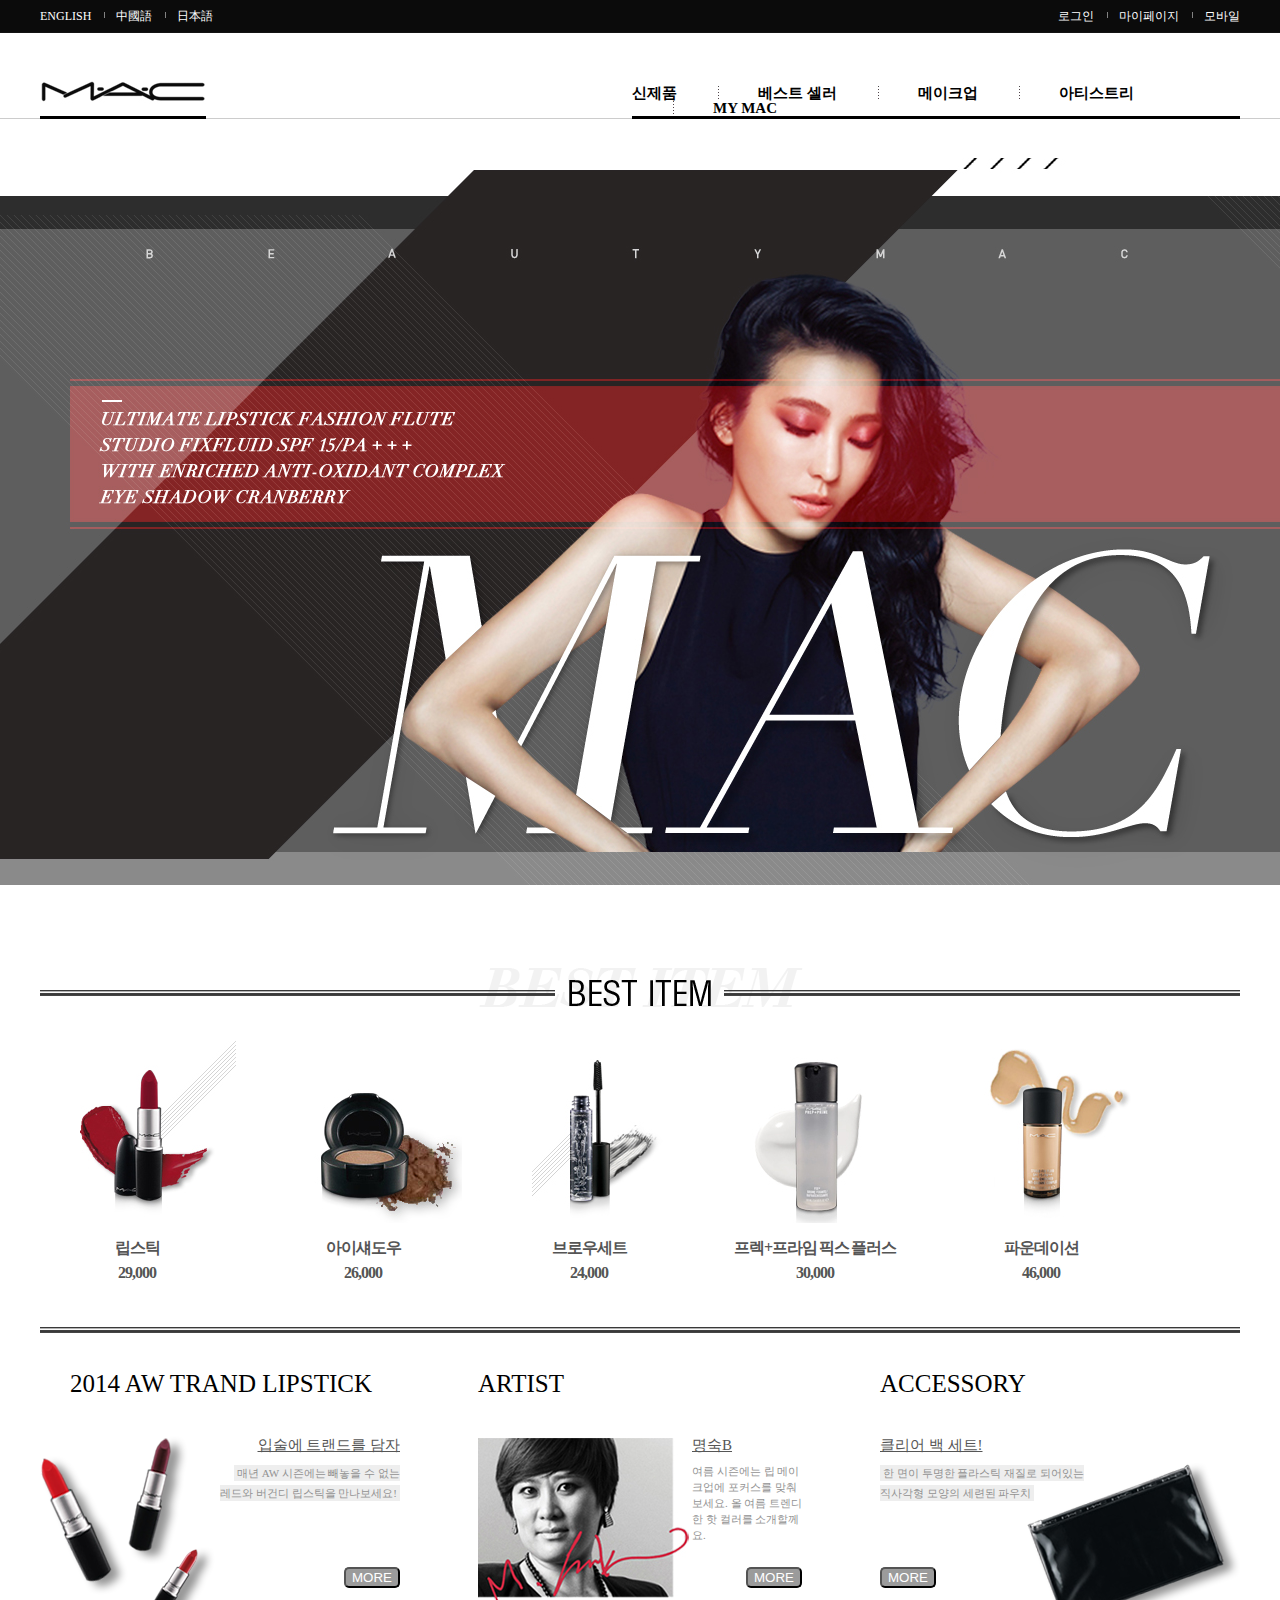
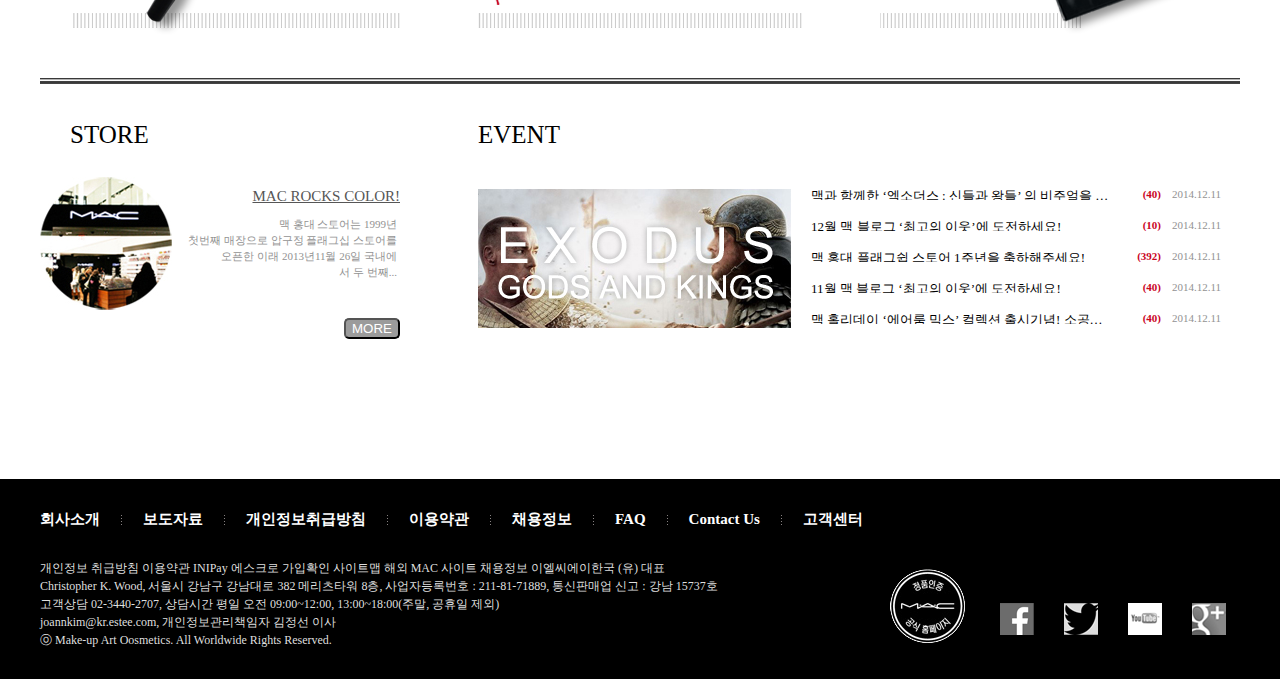
==== commit 86d476d8: "main commit" ====
--- a/index.html
+++ b/index.html
@@ -52,47 +52,153 @@
 	<div class="con_head01"></div>
     <div class="box"><!-- box start -->
     	<div>
-        	<p><a href="#"><img src="images/main/main_img01.jpg" /></a></p>
-            <p class="text01">립스틱<br />\29,000</p> 
-        </div>
-        
+        	<p><a href="sub02.html"><img src="images/main/main_img01.jpg" /></a></p>
+            <p class="text01">립스틱<br />29,000</p> 
+        </div>
 		<div>
-        	<p><a href="#"><img src="images/main/main_img02.jpg" /></a></p>
+        	<p><a href="sub02.html"><img src="images/main/main_img02.jpg" /></a></p>
             <p class="text01">아이섀도우<br />26,000</p>
         </div>
-        
 		<div>
-        	<p><a href="#"><img src="images/main/main_img03.jpg" /></a></p>
+        	<p><a href="sub02.html"><img src="images/main/main_img03.jpg" /></a></p>
             <p class="text01">브로우세트<br />24,000</p>
         </div>
-        
     	<div>
-        	<p><a href="#"><img src="images/main/main_img04.jpg" /></a></p>
+        	<p><a href="sub02.html"><img src="images/main/main_img04.jpg" /></a></p>
             <p class="text01">프렉+프라임 픽스 플러스<br />30,000</p>
         </div>
-        
     	<div class="layout05">
-        	<p><a href="#"><img src="images/main/main_img05.jpg" /></a></p>
+        	<p><a href="sub02.html"><img src="images/main/main_img05.jpg" /></a></p>
             <p class="text01">파운데이션<br />46,000</p>
         </div>
 	</div><!-- box end -->
 	
 	<div class="con_head02"></div>
-    
-    <ul class="box01"><!-- box start -->
-        <li class="end img01"><a href="#"><img src="images/main/box01.jpg" /></a></li>
-        <li><a href="#"><img src="images/main/box02.jpg" /></a></li>
-        <li class="img02"><a href="#"><img src="images/main/box03.jpg" /></a></li>
-	</ul><!-- 3box end -->   
 	
-    <div class="con_head02"></div>
-    
-    <ul class="box02">
-    	<li class="end"><a href="#"><img src="images/main/box04.jpg" /></a></li>
-        <li><a href="#"><img src="images/main/box05.jpg" /></a></li>
-    </ul>
-    
-    
+	<div class="wrap"><!-- wrap start -->
+		<div class="section left">
+			<h3>2014 AW TRAND LIPSTICK</h3>
+			<div class="contents">
+				<div class="img" onclick="location.href='sub01.html'">
+					<img src="./images/main/main_img06.png" alt="">
+				</div>
+				<div class="text">
+					<h4>입술에 트랜드를 담자</h4>
+					<span>매년 AW 시즌에는 빼놓을 수 없는<br>레드와  버건디 립스틱을 만나보세요!</span>
+					<div class="btn">
+						<button type="button">MORE</button>
+					</div>
+				</div>
+			</div>
+		</div>
+		<div class="section center">
+			<h3>ARTIST</h3>
+			<div class="contents">
+				<div class="img" onclick="location.href='sub04.html'">
+					<img src="./images/main/main_img07.jpg" alt="">
+				</div>
+				<div class="text">
+					<h4>명숙B</h4>
+					<span>여름 시즌에는 립 메이크업에 포커스를 맞춰 보세요. 올 여름 트렌디한 핫 컬러를 소개할께요. </span>
+					<div class="btn">
+						<button type="button">MORE</button>
+					</div>
+				</div>
+			</div>
+		</div>
+		<div class="section right">
+			<h3>ACCESSORY</h3>
+			<div class="contents">
+				<div class="text">
+					<h4>클리어 백 세트!</h4>
+					<span>한 면이 투명한 플라스틱 재질로 되어있는<br>직사각형 모양의 세련된 파우치</span>
+					<div class="btn">
+						<button type="button">MORE</button>
+					</div>
+				</div>
+				<div class="img" onclick="location.href='sub03.html'">
+					<img src="./images/main/main_img08.png" alt="">
+				</div>
+			</div>
+		</div>
+	</div><!-- wrap end -->
+
+	<div class="con_head02"></div>
+
+	<div class="wrap2"><!-- wrap start -->
+		<div class="section left">
+			<h3>STORE</h3>
+			<div class="contents">
+				<div class="img" onclick="location.href='sub01.html'">
+					<img src="./images/main/main_img10.jpg" alt="">
+				</div>
+				<div class="text">
+					<h4>MAC ROCKS COLOR!</h4>
+					<p>맥 홍대 스토어는 1999년<br>첫번째 매장으로 압구정 플래그십 스토어를 <br>오픈한 이래 2013년11월 26일 국내에<br>서 두 번째...</p>
+					<div class="btn">
+						<button type="button">MORE</button>
+					</div>
+				</div>
+			</div>
+		</div>
+		<div class="section center">
+			<h3>EVENT</h3>
+			<div class="contents">
+				<div class="img" onclick="location.href='sub04.html'">
+					<img src="./images/main/main_img09.jpg" alt="">
+				</div>
+				<div class="list">
+					<ul>
+						<li>
+							<div class="text">
+								<h6>맥과 함께한 ‘엑소더스 : 신들과 왕들’ 의 비주얼을 찾아보아요</h6>
+								<p>(40)</p>
+							</div>
+							<div class="date">
+								<p>2014.12.11</p>
+							</div>
+						</li>
+						<li>
+							<div class="text">
+								<h6>12월 맥 블로그 ‘최고의 이웃’에 도전하세요!</h6>
+								<p>(10)</p>
+							</div>
+							<div class="date">
+								<p>2014.12.11</p>
+							</div>
+						</li>
+						<li>
+							<div class="text">
+								<h6>맥 홍대 플래그쉽 스토어 1주년을 축하해주세요!</h6>
+								<p>(392)</p>
+							</div>
+							<div class="date">
+								<p>2014.12.11</p>
+							</div>
+						</li>
+						<li>
+							<div class="text">
+								<h6>11월 맥 블로그 ‘최고의 이웃’에 도전하세요!</h6>
+								<p>(40)</p>
+							</div>
+							<div class="date">
+								<p>2014.12.11</p>
+							</div>
+						</li>
+						<li>
+							<div class="text">
+								<h6>맥 홀리데이 ‘에어룸 믹스’ 컬렉션 출시기념! 소공녀...</h6>
+								<p>(40)</p>
+							</div>
+							<div class="date">
+								<p>2014.12.11</p>
+							</div>
+						</li>
+					</ul>
+				</div>
+			</div>
+		</div>
+	</div><!-- wrap end -->
 </div>
 
 
--- a/css/common.css
+++ b/css/common.css
@@ -58,21 +58,7 @@
 .container .box .text01{margin-top:12px;}
 
 
-
-
-
 .container .con_head02{background:url(../images/main/main_bg02.gif) center top; height:6px; margin-bottom:38px;}
-
-
-.container .box01{position:relative; height:253px; margin-bottom:42px;}
-.container .box01 > li{float:left; padding-left:78px;}
-.container .box01 .end{padding-left:0; margin-left:30px;}
-.container .box01 .img01{background:url(../images/main/main_img06.png) no-repeat left top; z-index:10;}
-.container .box01 .img02{background:url(../images/main/main_img08.png) no-repeat right top; z-index:10;}
-
-.container .box02{position:relative; height:253px;}
-.container .box02 > li{float:left; padding-left:78px;}
-.container .box02 .end{padding-left:0; margin-left:30px;}
 
 
 /* footer */
--- a/css/style.css
+++ b/css/style.css
@@ -1,5 +1,110 @@
 @charset "utf-8";
 /* CSS Document */
+
+
+
+
+
+
+
+
+/* main */
+
+.container .wrap {margin-bottom: 40px; overflow: hidden;}
+.container .wrap .section {width: 360px; float: left;}
+.container .wrap .section h3 {font-size: 25px;}
+.container .wrap .section .contents {height: 200px; overflow: hidden;}
+.container .wrap .section .contents .img {cursor: pointer;}
+.container .wrap .section .contents .text {position: relative; height: 150px; }
+.container .wrap .section .contents .text h4 {margin-bottom: 10px; font-size: 15px; color: #565656; text-decoration: underline;}
+.container .wrap .section .contents .text span {font-size: 11px; color: #929292;}
+.container .wrap .section .contents .text .btn button {cursor: pointer;}
+
+.container .wrap .left h3 {margin-left: 30px;}
+.container .wrap .left .contents .img {position: absolute; float: left; margin-top: -12px;}
+.container .wrap .left .contents .text {float: right; text-align: right;}
+.container .wrap .left .contents .text span {background-color: #eee; line-height: 20px; padding: 2px 3px;}
+.container .wrap .left .contents .text .btn {position: absolute; right: 0; bottom: 0;}
+.container .wrap .left .contents .text .btn button {background-color: #9b9b9b; color: #fff; border-radius: 5px;}
+
+.container .wrap .center {margin: 0 60px;}
+.container .wrap .center h3 {margin-left: 18px;}
+.container .wrap .center .contents .img {position: absolute; float: left;}
+.container .wrap .center .contents .text {width: 110px; float: right;}
+.container .wrap .center .contents .text span {line-height: 16px; text-align: justify;}
+.container .wrap .center .contents .text .btn {position: absolute; right: 0; bottom: 0;}
+.container .wrap .center .contents .text .btn button {background-color: #9b9b9b; color: #fff; border-radius: 5px;}
+
+.container .wrap .right h3 {}
+.container .wrap .right .contents {position: relative;}
+.container .wrap .right .contents .text {float: left;}
+.container .wrap .right .contents .text span {background-color: #eee; line-height: 20px; padding: 2px 3px;}
+.container .wrap .right .contents .img {position: absolute; right: 0; bottom: 0; float: right;}
+.container .wrap .right .contents .text .btn {position: absolute; left: 0; bottom: 0;}
+.container .wrap .right .contents .text .btn button {background-color: #9b9b9b; color: #fff; border-radius: 5px;}
+
+.container .wrap .left .contents {margin-top: 42px; background: url(../images/main/underbg01.gif) no-repeat right bottom 10px;}
+.container .wrap .center .contents {margin: 42px 18px 0; background: url(../images/main/underbg01.gif) no-repeat right bottom 10px;}
+.container .wrap .right .contents {margin-top: 42px; background: url(../images/main/underbg02.gif) no-repeat left bottom 10px;}
+
+
+
+
+
+
+.container .wrap2 {margin-bottom: 40px; overflow: hidden;}
+.container .wrap2 .section {float: left;}
+.container .wrap2 .section h3 {font-size: 25px;}
+.container .wrap2 .section .contents {height: 200px; overflow: hidden;}
+.container .wrap2 .section .contents .img {cursor: pointer;}
+.container .wrap2 .section .contents .text {position: relative; height: 150px; }
+.container .wrap2 .section .contents .text h4 {margin-bottom: 10px; font-size: 15px; color: #565656; text-decoration: underline;}
+.container .wrap2 .section .contents .text p {font-size: 11px; color: #929292;}
+.container .wrap2 .section .contents .text .btn button {cursor: pointer;}
+
+.container .wrap2 .left {width: 360px;}
+.container .wrap2 .left h3 {margin-left: 30px;}
+.container .wrap2 .left .contents {margin-top: 42px;}
+.container .wrap2 .left .contents .img {position: absolute; float: left; margin-top: -12px;}
+.container .wrap2 .left .contents .text {float: right; text-align: right;}
+.container .wrap2 .left .contents .text p {line-height: 16px; padding: 2px 3px;}
+.container .wrap2 .left .contents .text .btn {position: absolute; right: 0; bottom: 0;}
+.container .wrap2 .left .contents .text .btn button {background-color: #9b9b9b; color: #fff; border-radius: 5px;}
+
+.container .wrap2 .center {margin-left: 60px; width: 780px;}
+.container .wrap2 .center h3 {margin-left: 18px;}
+.container .wrap2 .center .contents {margin: 42px 18px 0;}
+.container .wrap2 .center .contents .img {float: left;}
+.container .wrap2 .center .contents .list {float: left; width: 410px; margin-left: 20px;}
+.container .wrap2 .center .contents .list ul li {overflow: hidden; height: 11px; cursor: pointer; margin-bottom: 20px;}
+.container .wrap2 .center .contents .list ul li .text {float: left; width: 350px;}
+.container .wrap2 .center .contents .list ul li .text h6 {font-size: 13px; display: inline-block; text-overflow: ellipsis; white-space: nowrap; overflow: hidden; width: 300px;}
+.container .wrap2 .center .contents .list ul li .text p {font-size: 11px; color: #ca051f; font-weight: bold; float: right;}
+.container .wrap2 .center .contents .list ul li .date {float: right;}
+.container .wrap2 .center .contents .list ul li .date p {font-size: 11px; color: #929292;}
+
+.container .wrap2 .center .contents .list ul li:hover .text h6 {font-weight: bold;}
+.container .wrap2 .center .contents .list ul li:hover .date p {font-weight: bold;}
+
+
+
+
+
+
+
+
+
+
+/* main */
+
+
+
+
+
+
+
+
+
 
 
 .sub_container{width:1200px; margin:0 auto;	}
@@ -15,19 +120,19 @@
 
 
 /* sub01, sub02 */
-.wrap .section {overflow: hidden; border-top: 2px solid #737373;}
-.wrap .section div {float: left; width: 239px; border-right: 1px solid #cdcdcd;}
-.wrap .section .content {position: relative; height: 372px;}
-.wrap .section .content .img {margin-top: 25px; text-align: center; cursor: pointer;}
-.wrap .section .content .text {text-align: center;}
-.wrap .section .content .text h3 {font-family: WalbaumLTRoman; font-style: italic; font-size: 13px; font-weight: bold; color: #434343; margin-bottom: 10px;}
-.wrap .section .content .text img {margin-bottom: 10px;}
-.wrap .section .content .text h4 {font-size: 15px; font-weight: 700;}
-.wrap .section .content .text p {font-size: 12px; margin-top: 8px; margin-bottom: 15px;}
-.wrap .section .content .text h5 {background-color: #000; color: #fff; display: inline; font-size: 15px; padding: 5px 15px; cursor: pointer;}
-.wrap .section .content .text h5:hover {background: #fff; color: #474747; border: 2px solid;}
-.wrap .section .content .more {position: absolute; right: 0; background-color: #000; width: 30px; cursor: pointer;}
-.wrap .last {border-bottom: 2px solid #737373;}
+.sub_container .wrap .section {overflow: hidden; border-top: 2px solid #737373;}
+.sub_container .wrap .section div {float: left; width: 239px; border-right: 1px solid #cdcdcd;}
+.sub_container .wrap .section .content {position: relative; height: 372px;}
+.sub_container .wrap .section .content .img {margin-top: 25px; text-align: center; cursor: pointer;}
+.sub_container .wrap .section .content .text {text-align: center;}
+.sub_container .wrap .section .content .text h3 {font-family: WalbaumLTRoman; font-style: italic; font-size: 13px; font-weight: bold; color: #434343; margin-bottom: 10px;}
+.sub_container .wrap .section .content .text img {margin-bottom: 10px;}
+.sub_container .wrap .section .content .text h4 {font-size: 15px; font-weight: 700;}
+.sub_container .wrap .section .content .text p {font-size: 12px; margin-top: 8px; margin-bottom: 15px;}
+.sub_container .wrap .section .content .text h5 {background-color: #000; color: #fff; display: inline; font-size: 15px; padding: 5px 15px; cursor: pointer;}
+.sub_container .wrap .section .content .text h5:hover {background: #fff; color: #474747; border: 2px solid;}
+.sub_container .wrap .section .content .more {position: absolute; right: 0; background-color: #000; width: 30px; cursor: pointer;}
+.sub_container .wrap .last {border-bottom: 2px solid #737373;}
 /* sub01, sub02*/
 
 
@@ -104,49 +209,49 @@
 
 
 /* sub05 */
-.wrap_login {overflow: hidden; margin: 80px 80px 240px; border-top: 1px solid; border-bottom: 1px solid;}
-.wrap_login .content {float: left;}
-.wrap_login .content.left {border-right: 1px solid;}
-
-.wrap_login .content .top {width: 379px; padding: 45px 70px;}
-.wrap_login .content .top h3 {font-size: 17px; font-weight: bold; margin-bottom: 15px;}
-.wrap_login .content .top p {font-size: 10px; margin-bottom: 30px;}
-.wrap_login .content .top .login {overflow: hidden;}
-.wrap_login .content .top .login .left {float: left;}
-.wrap_login .content .top .login .left div {margin-bottom: 7px;}
-.wrap_login .content .top .login .left div h5 {float: left; font-size: 11px; line-height: 36px; width: 55px; color: #474747;}
-.wrap_login .content .top .login .left div input {width: 177px; height: 32px; border: 1px solid; padding-left: 15px;}
-
-.wrap_login .content .top .login .right {float: right;}
-.wrap_login .content .top .login .right button {background-color: #000; color: #fff; padding: 27px 30px; border: 1px solid #000; font-size: 20px; cursor: pointer;}
-.wrap_login .content .top .login .right button:hover,
-.wrap_login .content .top .login .right button:active {background-color: #fff; border: 1px solid; color: #000;} 
-.wrap_login .content .top .check {font-size: 11px; color: #474747; margin-left: 52px;}
-
-.wrap_login .content .bottom {width: 379px; padding: 45px 70px; border-top: 1px dotted;}
-.wrap_login .content .bottom p {font-size: 10px; line-height: 20px; margin-left: 52px;}
-.wrap_login .content .bottom div {margin-top: 20px; margin-left: 52px;}
-.wrap_login .content .bottom div button {border: 1px solid #000; padding: 3px 13px; cursor: pointer;}
-.wrap_login .content .bottom div button:hover,
-.wrap_login .content .bottom div button:active {background-color: #000; color: #fff;}
-
-
-
-
-.wrap_login .content .top h3 {font-size: 17px; font-weight: bold; margin-bottom: 15px;}
-.wrap_login .content .top p {font-size: 10px; margin-bottom: 30px;}
-.wrap_login .content .top .tel {overflow: hidden; margin-bottom: 55px;}
-.wrap_login .content .top .tel h5 {float: left; font-size: 11px; line-height: 36px; width: 55px; color: #474747;}
-.wrap_login .content .top .tel select {float: left; border: 1px solid; border-radius: 0; height: 30px;}
-.wrap_login .content .top .tel p {float: left; line-height: 30px; margin: 0 5px; font-size: 15px;}
-.wrap_login .content .top .tel input {float: left; width: 46px; height: 25px; padding-left: 10px; border: 1px solid #000;}
-
-
-.wrap_login .content .top .join {margin-left: 52px;}
-.wrap_login .content .top .join p {}
-.wrap_login .content .top .join button {background-color: #686868; color: #fff; border: 1px solid #686868; font-size: 15px; width: 150px; height: 46px;}
-.wrap_login .content .top .join button:hover,
-.wrap_login .content .top .join button:active {background-color: #fff; color: #000; border: 1px solid #686868;}
+.wrap_login  {overflow: hidden; margin: 80px 80px 240px; border-top: 1px solid; border-bottom: 1px solid;}
+.wrap_login  .content {float: left;}
+.wrap_login  .content.left {border-right: 1px solid;}
+
+.wrap_login  .content .top {width: 379px; padding: 45px 70px;}
+.wrap_login  .content .top h3 {font-size: 17px; font-weight: bold; margin-bottom: 15px;}
+.wrap_login  .content .top p {font-size: 10px; margin-bottom: 30px;}
+.wrap_login  .content .top .login {overflow: hidden;}
+.wrap_login  .content .top .login .left {float: left;}
+.wrap_login  .content .top .login .left div {margin-bottom: 7px;}
+.wrap_login  .content .top .login .left div h5 {float: left; font-size: 11px; line-height: 36px; width: 55px; color: #474747;}
+.wrap_login  .content .top .login .left div input {width: 177px; height: 32px; border: 1px solid; padding-left: 15px;}
+
+.wrap_login  .content .top .login .right {float: right;}
+.wrap_login  .content .top .login .right button {background-color: #000; color: #fff; padding: 27px 30px; border: 1px solid #000; font-size: 20px; cursor: pointer;}
+.wrap_login  .content .top .login .right button:hover,
+.wrap_login  .content .top .login .right button:active {background-color: #fff; border: 1px solid; color: #000;} 
+.wrap_login  .content .top .check {font-size: 11px; color: #474747; margin-left: 52px;}
+
+.wrap_login  .content .bottom {width: 379px; padding: 45px 70px; border-top: 1px dotted;}
+.wrap_login  .content .bottom p {font-size: 10px; line-height: 20px; margin-left: 52px;}
+.wrap_login  .content .bottom div {margin-top: 20px; margin-left: 52px;}
+.wrap_login  .content .bottom div button {border: 1px solid #000; padding: 3px 13px; cursor: pointer;}
+.wrap_login  .content .bottom div button:hover,
+.wrap_login  .content .bottom div button:active {background-color: #000; color: #fff;}
+
+
+
+
+.wrap_login  .content .top h3 {font-size: 17px; font-weight: bold; margin-bottom: 15px;}
+.wrap_login  .content .top p {font-size: 10px; margin-bottom: 30px;}
+.wrap_login  .content .top .tel {overflow: hidden; margin-bottom: 55px;}
+.wrap_login  .content .top .tel h5 {float: left; font-size: 11px; line-height: 36px; width: 55px; color: #474747;}
+.wrap_login  .content .top .tel select {float: left; border: 1px solid; border-radius: 0; height: 30px;}
+.wrap_login  .content .top .tel p {float: left; line-height: 30px; margin: 0 5px; font-size: 15px;}
+.wrap_login  .content .top .tel input {float: left; width: 46px; height: 25px; padding-left: 10px; border: 1px solid #000;}
+
+
+.wrap_login  .content .top .join {margin-left: 52px;}
+.wrap_login  .content .top .join p {}
+.wrap_login  .content .top .join button {background-color: #686868; color: #fff; border: 1px solid #686868; font-size: 15px; width: 150px; height: 46px;}
+.wrap_login  .content .top .join button:hover,
+.wrap_login  .content .top .join button:active {background-color: #fff; color: #000; border: 1px solid #686868;}
 
 /* sub05 */
 
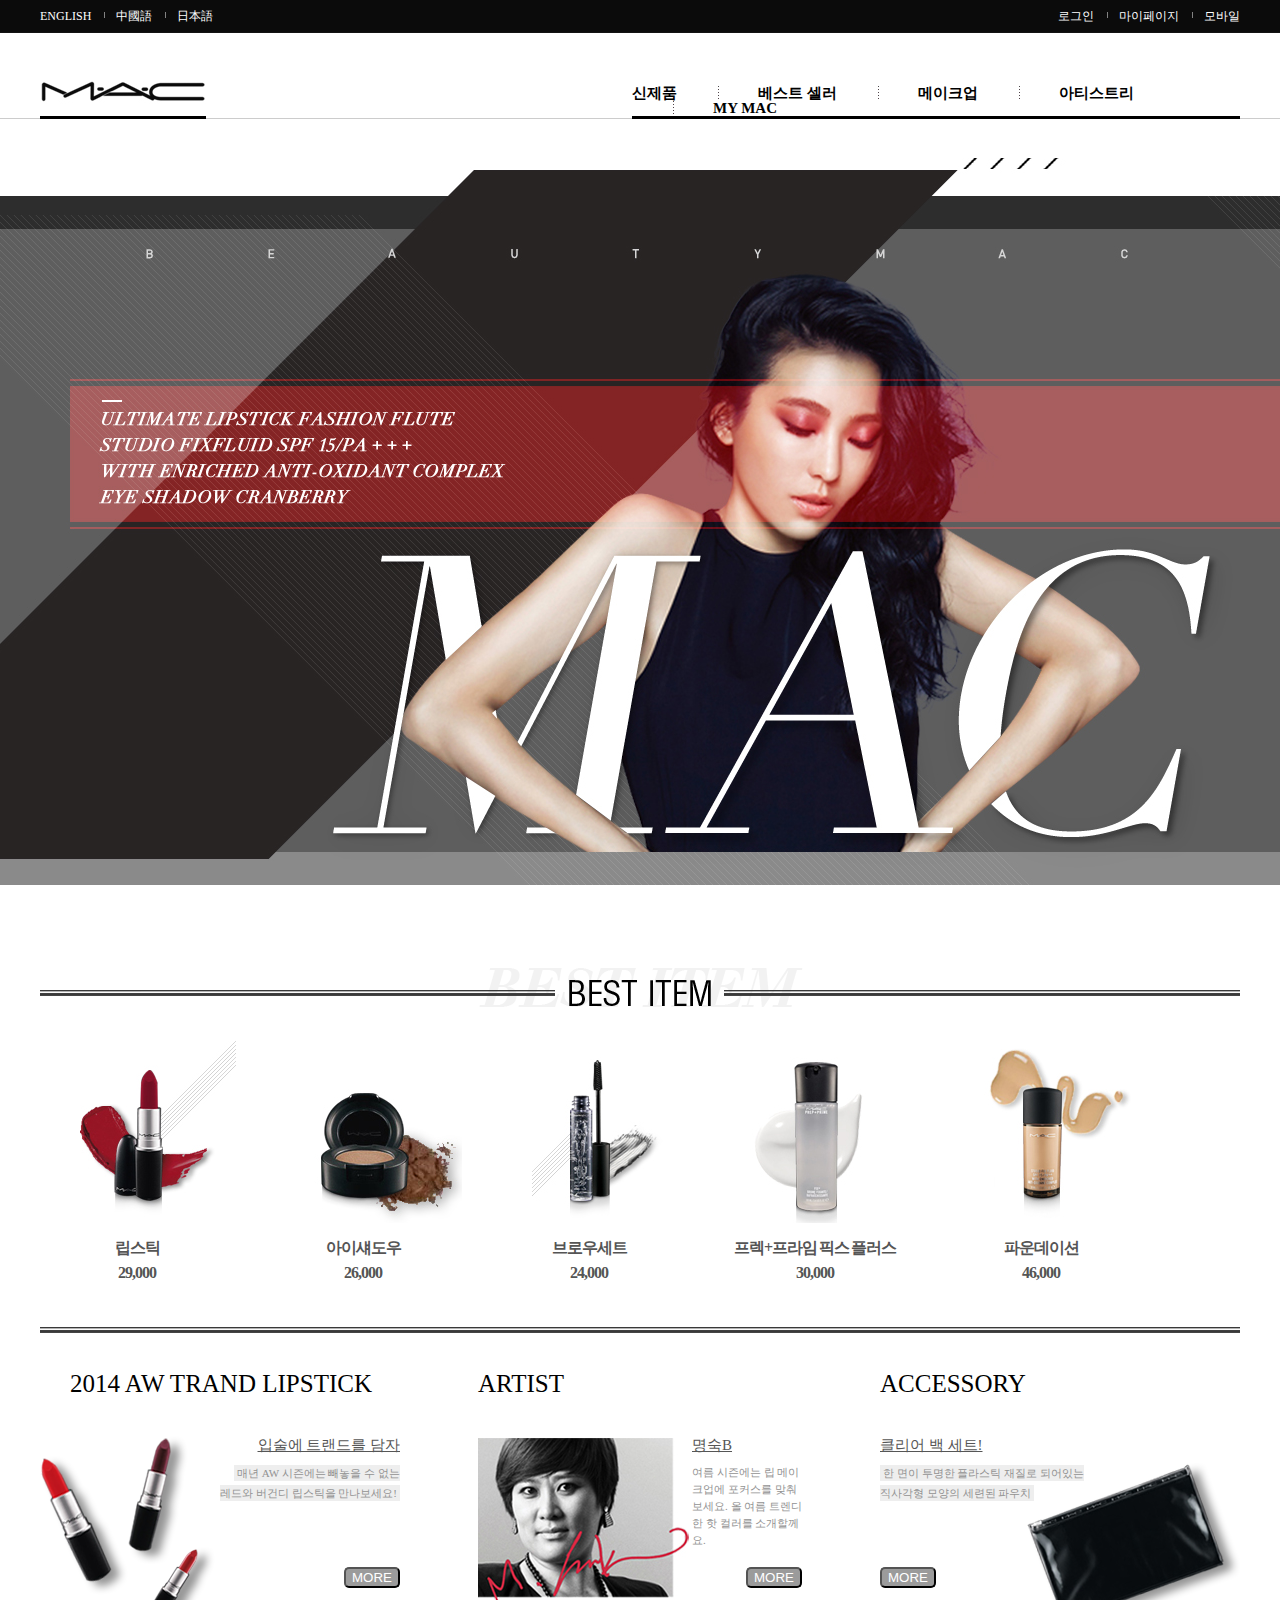
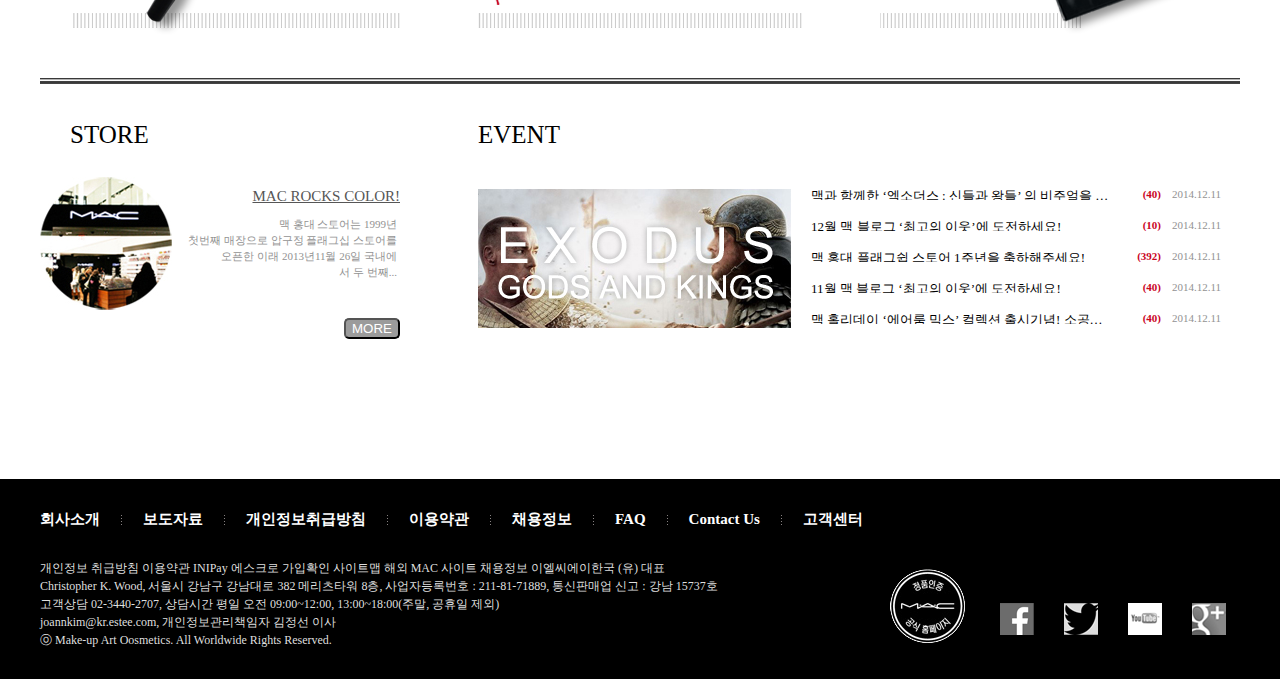
==== commit 479c60c0: "mobile" ====
--- a/index.html
+++ b/index.html
@@ -1,238 +1,244 @@
-<!DOCTYPE html PUBLIC "-//W3C//DTD XHTML 1.0 Transitional//EN" "http://www.w3.org/TR/xhtml1/DTD/xhtml1-transitional.dtd">
-<html xmlns="http://www.w3.org/1999/xhtml">
-<head>
-<meta http-equiv="Content-Type" content="text/html; charset=utf-8" />
-<title>맥</title>
-<link href="css/reset.css" rel="stylesheet" type="text/css" />
-<link href="css/common.css" rel="stylesheet" type="text/css" />
-<link href="css/style.css" rel="stylesheet" type="text/css" />
-</head>
-
-<body>
-
-<div class="header"><!-- header start -->
-    <div class="inner_header">
-    	<ul class="inner_link01">
-			<li class="first"><a href="#">ENGLISH</a></li>
-			<li><a href="#">中國語</a></li>
-			<li><a href="#">日本語</a></li>
-		</ul>
-		<ul class="inner_link02">
-			<li class="first"><a href="#">로그인</a></li>
-			<li><a href="#">마이페이지</a></li>
-			<li><a href="#">모바일</a></li>
-		</ul>
-        <div class="top_header">
-            <h1><a href="index.html"><img src="images/common/header/logo.gif" alt="mac" /></a></h1>
-            <ul class="top_menu">
-                <li class="first"><a href="sub01.html">신제품</a></li>
-                <li><a href="sub02.html">베스트 셀러</a></li>
-                <li><a href="sub03.html">메이크업</a></li>
-                <li><a href="sub04.html">아티스트리</a></li>
-                <li><a href="sub05.html">MY MAC</li>
-            </ul>
-        </div>
-    </div>
-</div><!-- header end -->
-
-
-
-<div class="visual"><!-- visual start -->
-	<div class="visual_bg">
-		<a href="sub01.html">
-			<img src="images/main/visual.jpg" />
-		</a>
-	</div>
-</div><!-- visual end -->
-
-
-
-<div class="container"><!-- container start -->
-
-	<div class="con_head01"></div>
-    <div class="box"><!-- box start -->
-    	<div>
-        	<p><a href="sub02.html"><img src="images/main/main_img01.jpg" /></a></p>
-            <p class="text01">립스틱<br />29,000</p> 
-        </div>
-		<div>
-        	<p><a href="sub02.html"><img src="images/main/main_img02.jpg" /></a></p>
-            <p class="text01">아이섀도우<br />26,000</p>
-        </div>
-		<div>
-        	<p><a href="sub02.html"><img src="images/main/main_img03.jpg" /></a></p>
-            <p class="text01">브로우세트<br />24,000</p>
-        </div>
-    	<div>
-        	<p><a href="sub02.html"><img src="images/main/main_img04.jpg" /></a></p>
-            <p class="text01">프렉+프라임 픽스 플러스<br />30,000</p>
-        </div>
-    	<div class="layout05">
-        	<p><a href="sub02.html"><img src="images/main/main_img05.jpg" /></a></p>
-            <p class="text01">파운데이션<br />46,000</p>
-        </div>
-	</div><!-- box end -->
+<!DOCTYPE html>
+<html lang="ko" dir="ltr">
+    
+	<head>
+		<meta charset="UTF-8">
+		<title>맥 코스메틱</title>
+		<link href="css/reset.css" rel="stylesheet" type="text/css" />
+		<link href="css/common.css" rel="stylesheet" type="text/css" />
+		<link href="css/style.css" rel="stylesheet" type="text/css" />
+	</head>
 	
-	<div class="con_head02"></div>
-	
-	<div class="wrap"><!-- wrap start -->
-		<div class="section left">
-			<h3>2014 AW TRAND LIPSTICK</h3>
-			<div class="contents">
-				<div class="img" onclick="location.href='sub01.html'">
-					<img src="./images/main/main_img06.png" alt="">
-				</div>
-				<div class="text">
-					<h4>입술에 트랜드를 담자</h4>
-					<span>매년 AW 시즌에는 빼놓을 수 없는<br>레드와  버건디 립스틱을 만나보세요!</span>
-					<div class="btn">
-						<button type="button">MORE</button>
-					</div>
-				</div>
-			</div>
-		</div>
-		<div class="section center">
-			<h3>ARTIST</h3>
-			<div class="contents">
-				<div class="img" onclick="location.href='sub04.html'">
-					<img src="./images/main/main_img07.jpg" alt="">
-				</div>
-				<div class="text">
-					<h4>명숙B</h4>
-					<span>여름 시즌에는 립 메이크업에 포커스를 맞춰 보세요. 올 여름 트렌디한 핫 컬러를 소개할께요. </span>
-					<div class="btn">
-						<button type="button">MORE</button>
-					</div>
-				</div>
-			</div>
-		</div>
-		<div class="section right">
-			<h3>ACCESSORY</h3>
-			<div class="contents">
-				<div class="text">
-					<h4>클리어 백 세트!</h4>
-					<span>한 면이 투명한 플라스틱 재질로 되어있는<br>직사각형 모양의 세련된 파우치</span>
-					<div class="btn">
-						<button type="button">MORE</button>
-					</div>
-				</div>
-				<div class="img" onclick="location.href='sub03.html'">
-					<img src="./images/main/main_img08.png" alt="">
-				</div>
-			</div>
-		</div>
-	</div><!-- wrap end -->
-
-	<div class="con_head02"></div>
-
-	<div class="wrap2"><!-- wrap start -->
-		<div class="section left">
-			<h3>STORE</h3>
-			<div class="contents">
-				<div class="img" onclick="location.href='sub01.html'">
-					<img src="./images/main/main_img10.jpg" alt="">
-				</div>
-				<div class="text">
-					<h4>MAC ROCKS COLOR!</h4>
-					<p>맥 홍대 스토어는 1999년<br>첫번째 매장으로 압구정 플래그십 스토어를 <br>오픈한 이래 2013년11월 26일 국내에<br>서 두 번째...</p>
-					<div class="btn">
-						<button type="button">MORE</button>
-					</div>
-				</div>
-			</div>
-		</div>
-		<div class="section center">
-			<h3>EVENT</h3>
-			<div class="contents">
-				<div class="img" onclick="location.href='sub04.html'">
-					<img src="./images/main/main_img09.jpg" alt="">
-				</div>
-				<div class="list">
-					<ul>
-						<li>
-							<div class="text">
-								<h6>맥과 함께한 ‘엑소더스 : 신들과 왕들’ 의 비주얼을 찾아보아요</h6>
-								<p>(40)</p>
-							</div>
-							<div class="date">
-								<p>2014.12.11</p>
-							</div>
-						</li>
-						<li>
-							<div class="text">
-								<h6>12월 맥 블로그 ‘최고의 이웃’에 도전하세요!</h6>
-								<p>(10)</p>
-							</div>
-							<div class="date">
-								<p>2014.12.11</p>
-							</div>
-						</li>
-						<li>
-							<div class="text">
-								<h6>맥 홍대 플래그쉽 스토어 1주년을 축하해주세요!</h6>
-								<p>(392)</p>
-							</div>
-							<div class="date">
-								<p>2014.12.11</p>
-							</div>
-						</li>
-						<li>
-							<div class="text">
-								<h6>11월 맥 블로그 ‘최고의 이웃’에 도전하세요!</h6>
-								<p>(40)</p>
-							</div>
-							<div class="date">
-								<p>2014.12.11</p>
-							</div>
-						</li>
-						<li>
-							<div class="text">
-								<h6>맥 홀리데이 ‘에어룸 믹스’ 컬렉션 출시기념! 소공녀...</h6>
-								<p>(40)</p>
-							</div>
-							<div class="date">
-								<p>2014.12.11</p>
-							</div>
-						</li>
+	<body>
+		<!-- header start -->
+		<div class="header">
+			<div class="inner_header">
+				<ul class="inner_link01">
+					<li class="first"><a href="#">ENGLISH</a></li>
+					<li><a href="#">中國語</a></li>
+					<li><a href="#">日本語</a></li>
+				</ul>
+				<ul class="inner_link02">
+					<li class="first"><a href="#">로그인</a></li>
+					<li><a href="#">마이페이지</a></li>
+					<li><a href="#">모바일</a></li>
+				</ul>
+				<div class="top_header">
+					<h1><a href="index.html"><img src="images/common/header/logo.gif" alt="mac" /></a></h1>
+					<ul class="top_menu">
+						<li class="first"><a href="sub01.html">신제품</a></li>
+						<li><a href="sub02.html">베스트 셀러</a></li>
+						<li><a href="sub03.html">메이크업</a></li>
+						<li><a href="sub04.html">아티스트리</a></li>
+						<li><a href="sub05.html">MY MAC</li>
 					</ul>
 				</div>
 			</div>
 		</div>
-	</div><!-- wrap end -->
-</div>
-
-
-
-<div class="footer"><!-- footer start -->
-	<div class="inner_footer">
-    	<ul class="footer_link">
-        	<li class="first"><a href="#">회사소개</a></li>
-        	<li><a href="#">보도자료</a></li>
-        	<li><a href="#">개인정보취급방침</a></li>
-        	<li><a href="#">이용약관</a></li>
-            <li><a href="#">채용정보</a></li>
-            <li><a href="#">FAQ</a></li>
-            <li><a href="#">Contact Us</a></li>
-            <li><a href="#">고객센터</a></li>
-        </ul>
-        
-        <p>개인정보 취급방침 이용약관 INIPay 에스크로 가입확인 사이트맵 해외 MAC 사이트 채용정보 이엘씨에이한국 (유) 대표</br>
-        <p>Christopher K. Wood, 서울시 강남구 강남대로 382 메리츠타워 8층, 사업자등록번호 : 211-81-71889, 통신판매업 신고 : 강남 15737호</br>
-      	<p>고객상담 02-3440-2707, 상담시간 평일 오전 09:00~12:00, 13:00~18:00(주말, 공휴일 제외)</br>
-      	<p>joannkim@kr.estee.com, 개인정보관리책임자 김정선 이사</br>
-      	<p>ⓞ Make-up Art Oosmetics. All Worldwide Rights Reserved.</br>
-        
-    
-    
-		<div class="footer_mark"><img src="images/common/footer/footer_mark.gif" alt="정품인증 MAC 공식홈페이지" /></div>
-    	<ul class="footer_sns">
-    		<li><a href="#"><img src="images/common/footer/footer_sns01.gif" alt="페이스북" /></a></li>
-       	 	<li><a href="#"><img src="images/common/footer/footer_sns02.gif" alt="트위터" /></a></li>
-       	 	<li><a href="#"><img src="images/common/footer/footer_sns03.gif" alt="유투브" /></a></li>
-        	<li><a href="#"><img src="images/common/footer/footer_sns04.gif" alt="구글" /></a></li>
-    	</ul>
-    </div>
-</div><!-- footer end -->
-
-</body>
+		<!-- header end -->
+
+		<!-- visual start -->
+		<div class="visual">
+			<div class="visual_bg">
+				<a href="sub01.html">
+					<img src="images/main/visual.jpg" />
+				</a>
+			</div>
+		</div>
+		<!-- visual end -->
+
+		<!-- container start -->
+		<div class="container">
+
+			<div class="con_head01"></div>
+
+			<!-- box start -->
+			<div class="box">
+				<div>
+					<p><a href="sub02.html"><img src="images/main/main_img01.jpg" /></a></p>
+					<p class="text01">립스틱<br />29,000</p> 
+				</div>
+				<div>
+					<p><a href="sub02.html"><img src="images/main/main_img02.jpg" /></a></p>
+					<p class="text01">아이섀도우<br />26,000</p>
+				</div>
+				<div>
+					<p><a href="sub02.html"><img src="images/main/main_img03.jpg" /></a></p>
+					<p class="text01">브로우세트<br />24,000</p>
+				</div>
+				<div>
+					<p><a href="sub02.html"><img src="images/main/main_img04.jpg" /></a></p>
+					<p class="text01">프렉+프라임 픽스 플러스<br />30,000</p>
+				</div>
+				<div class="layout05">
+					<p><a href="sub02.html"><img src="images/main/main_img05.jpg" /></a></p>
+					<p class="text01">파운데이션<br />46,000</p>
+				</div>
+			</div>
+			<!-- box end -->
+			
+			<div class="con_head02"></div>
+			
+			<!-- wrap start -->
+			<div class="wrap">
+				<div class="section left">
+					<h3>2014 AW TRAND LIPSTICK</h3>
+					<div class="contents">
+						<div class="img" onclick="location.href='sub01.html'">
+							<img src="./images/main/main_img06.png" alt="">
+						</div>
+						<div class="text">
+							<h4>입술에 트랜드를 담자</h4>
+							<span>매년 AW 시즌에는 빼놓을 수 없는<br>레드와  버건디 립스틱을 만나보세요!</span>
+							<div class="btn">
+								<button type="button">MORE</button>
+							</div>
+						</div>
+					</div>
+				</div>
+				<div class="section center">
+					<h3>ARTIST</h3>
+					<div class="contents">
+						<div class="img" onclick="location.href='sub04.html'">
+							<img src="./images/main/main_img07.jpg" alt="">
+						</div>
+						<div class="text">
+							<h4>명숙B</h4>
+							<span>여름 시즌에는 립 메이크업에 포커스를 맞춰 보세요. 올 여름 트렌디한 핫 컬러를 소개할께요. </span>
+							<div class="btn">
+								<button type="button">MORE</button>
+							</div>
+						</div>
+					</div>
+				</div>
+				<div class="section right">
+					<h3>ACCESSORY</h3>
+					<div class="contents">
+						<div class="text">
+							<h4>클리어 백 세트!</h4>
+							<span>한 면이 투명한 플라스틱 재질로 되어있는<br>직사각형 모양의 세련된 파우치</span>
+							<div class="btn">
+								<button type="button">MORE</button>
+							</div>
+						</div>
+						<div class="img" onclick="location.href='sub03.html'">
+							<img src="./images/main/main_img08.png" alt="">
+						</div>
+					</div>
+				</div>
+			</div>
+			<!-- wrap end -->
+
+			<div class="con_head02"></div>
+
+			<!-- wrap start -->
+			<div class="wrap2">
+				<div class="section left">
+					<h3>STORE</h3>
+					<div class="contents">
+						<div class="img" onclick="location.href='sub01.html'">
+							<img src="./images/main/main_img10.jpg" alt="">
+						</div>
+						<div class="text">
+							<h4>MAC ROCKS COLOR!</h4>
+							<p>맥 홍대 스토어는 1999년<br>첫번째 매장으로 압구정 플래그십 스토어를 <br>오픈한 이래 2013년11월 26일 국내에<br>서 두 번째...</p>
+							<div class="btn">
+								<button type="button">MORE</button>
+							</div>
+						</div>
+					</div>
+				</div>
+				<div class="section center">
+					<h3>EVENT</h3>
+					<div class="contents">
+						<div class="img" onclick="location.href='sub04.html'">
+							<img src="./images/main/main_img09.jpg" alt="">
+						</div>
+						<div class="list">
+							<ul>
+								<li>
+									<div class="text">
+										<h6>맥과 함께한 ‘엑소더스 : 신들과 왕들’ 의 비주얼을 찾아보아요</h6>
+										<p>(40)</p>
+									</div>
+									<div class="date">
+										<p>2014.12.11</p>
+									</div>
+								</li>
+								<li>
+									<div class="text">
+										<h6>12월 맥 블로그 ‘최고의 이웃’에 도전하세요!</h6>
+										<p>(10)</p>
+									</div>
+									<div class="date">
+										<p>2014.12.11</p>
+									</div>
+								</li>
+								<li>
+									<div class="text">
+										<h6>맥 홍대 플래그쉽 스토어 1주년을 축하해주세요!</h6>
+										<p>(392)</p>
+									</div>
+									<div class="date">
+										<p>2014.12.11</p>
+									</div>
+								</li>
+								<li>
+									<div class="text">
+										<h6>11월 맥 블로그 ‘최고의 이웃’에 도전하세요!</h6>
+										<p>(40)</p>
+									</div>
+									<div class="date">
+										<p>2014.12.11</p>
+									</div>
+								</li>
+								<li>
+									<div class="text">
+										<h6>맥 홀리데이 ‘에어룸 믹스’ 컬렉션 출시기념! 소공녀...</h6>
+										<p>(40)</p>
+									</div>
+									<div class="date">
+										<p>2014.12.11</p>
+									</div>
+								</li>
+							</ul>
+						</div>
+					</div>
+				</div>
+			</div>
+			<!-- wrap end -->
+		</div>
+		<!-- container end -->
+
+		<!-- footer start -->
+		<div class="footer">
+			<div class="inner_footer">
+				<ul class="footer_link">
+					<li class="first"><a href="#">회사소개</a></li>
+					<li><a href="#">보도자료</a></li>
+					<li><a href="#">개인정보취급방침</a></li>
+					<li><a href="#">이용약관</a></li>
+					<li><a href="#">채용정보</a></li>
+					<li><a href="#">FAQ</a></li>
+					<li><a href="#">Contact Us</a></li>
+					<li><a href="#">고객센터</a></li>
+				</ul>
+				
+				<p>개인정보 취급방침 이용약관 INIPay 에스크로 가입확인 사이트맵 해외 MAC 사이트 채용정보 이엘씨에이한국 (유) 대표</br>
+				<p>Christopher K. Wood, 서울시 강남구 강남대로 382 메리츠타워 8층, 사업자등록번호 : 211-81-71889, 통신판매업 신고 : 강남 15737호</br>
+				<p>고객상담 02-3440-2707, 상담시간 평일 오전 09:00~12:00, 13:00~18:00(주말, 공휴일 제외)</br>
+				<p>joannkim@kr.estee.com, 개인정보관리책임자 김정선 이사</br>
+				<p>ⓞ Make-up Art Oosmetics. All Worldwide Rights Reserved.</br>
+			
+				<div class="footer_mark"><img src="images/common/footer/footer_mark.gif" alt="정품인증 MAC 공식홈페이지" /></div>
+				<ul class="footer_sns">
+					<li><a href="#"><img src="images/common/footer/footer_sns01.gif" alt="페이스북" /></a></li>
+					<li><a href="#"><img src="images/common/footer/footer_sns02.gif" alt="트위터" /></a></li>
+					<li><a href="#"><img src="images/common/footer/footer_sns03.gif" alt="유투브" /></a></li>
+					<li><a href="#"><img src="images/common/footer/footer_sns04.gif" alt="구글" /></a></li>
+				</ul>
+			</div>
+		</div>
+		<!-- footer end -->
+	</body>
 </html>
--- a/css/style.css
+++ b/css/style.css
@@ -84,7 +84,6 @@
 .container .wrap2 .center .contents .list ul li .date p {font-size: 11px; color: #929292;}
 
 .container .wrap2 .center .contents .list ul li:hover .text h6 {font-weight: bold;}
-.container .wrap2 .center .contents .list ul li:hover .date p {font-weight: bold;}
 
 
 
